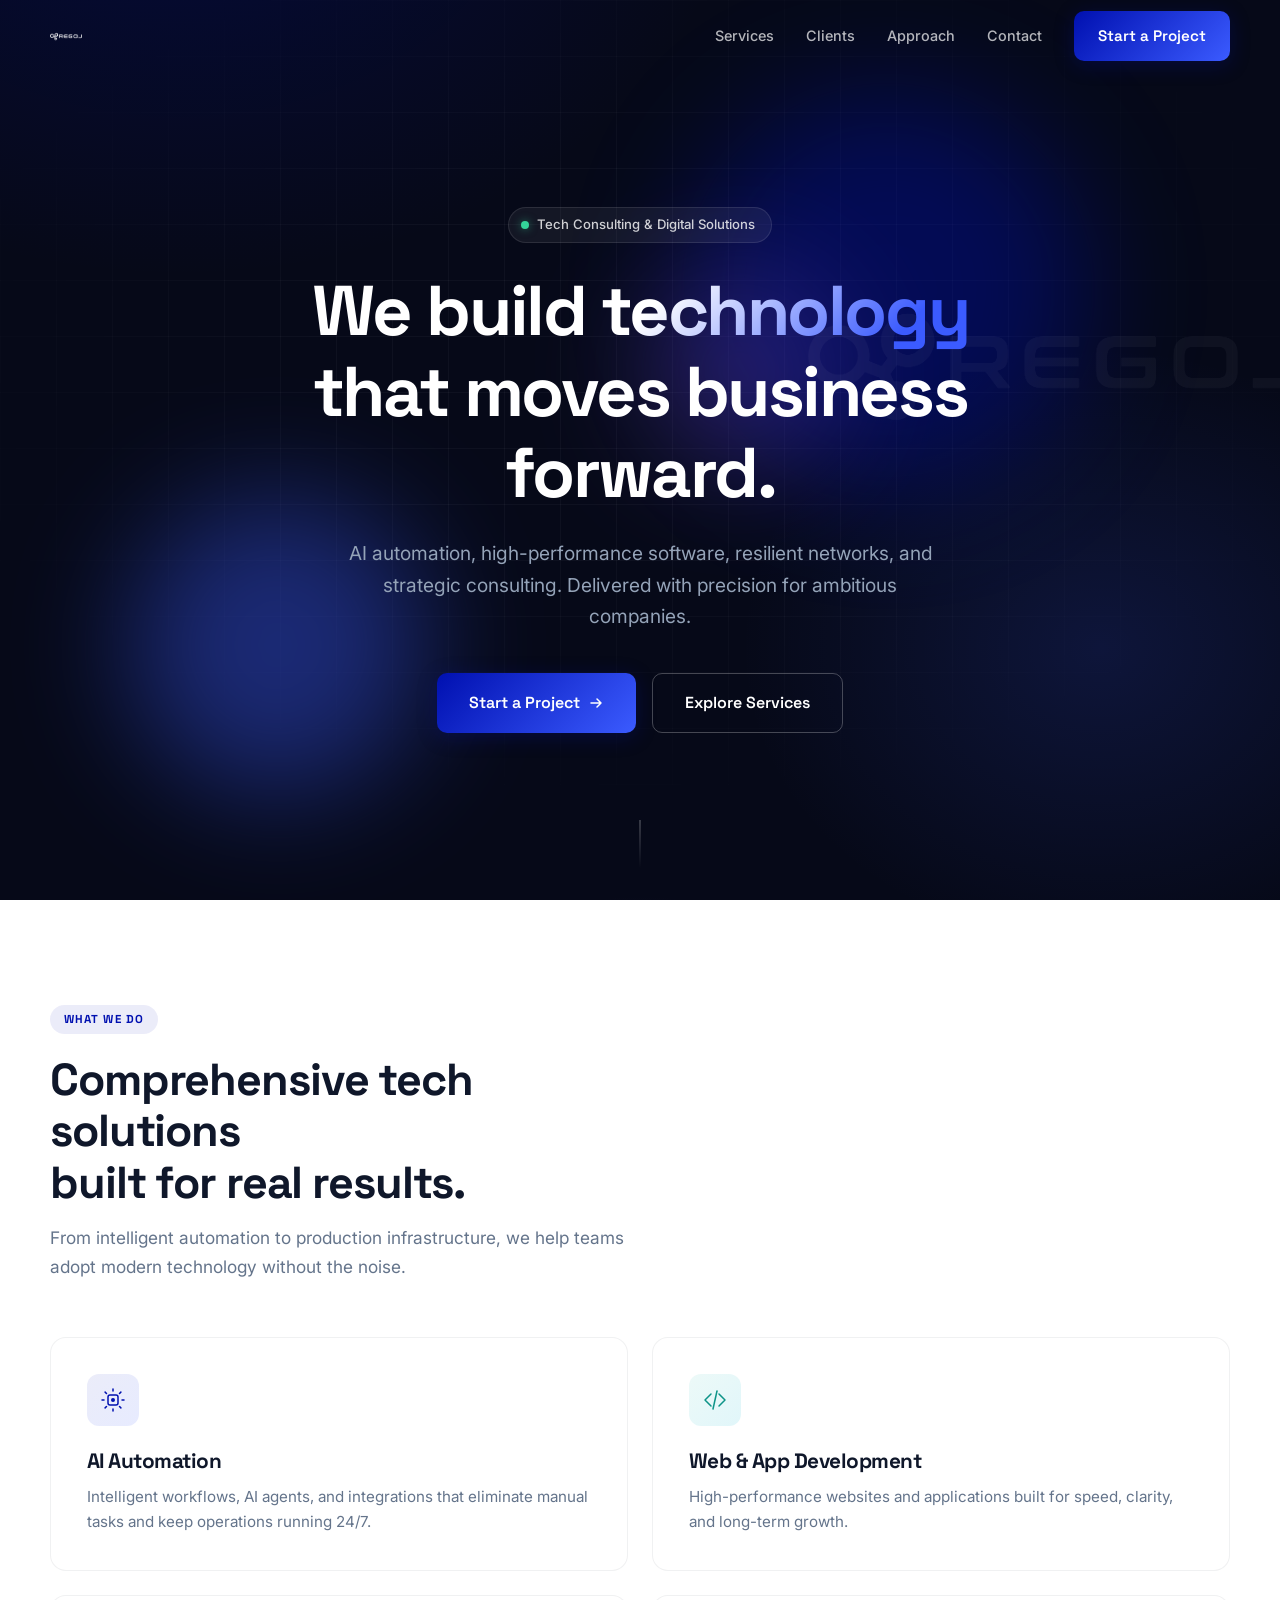
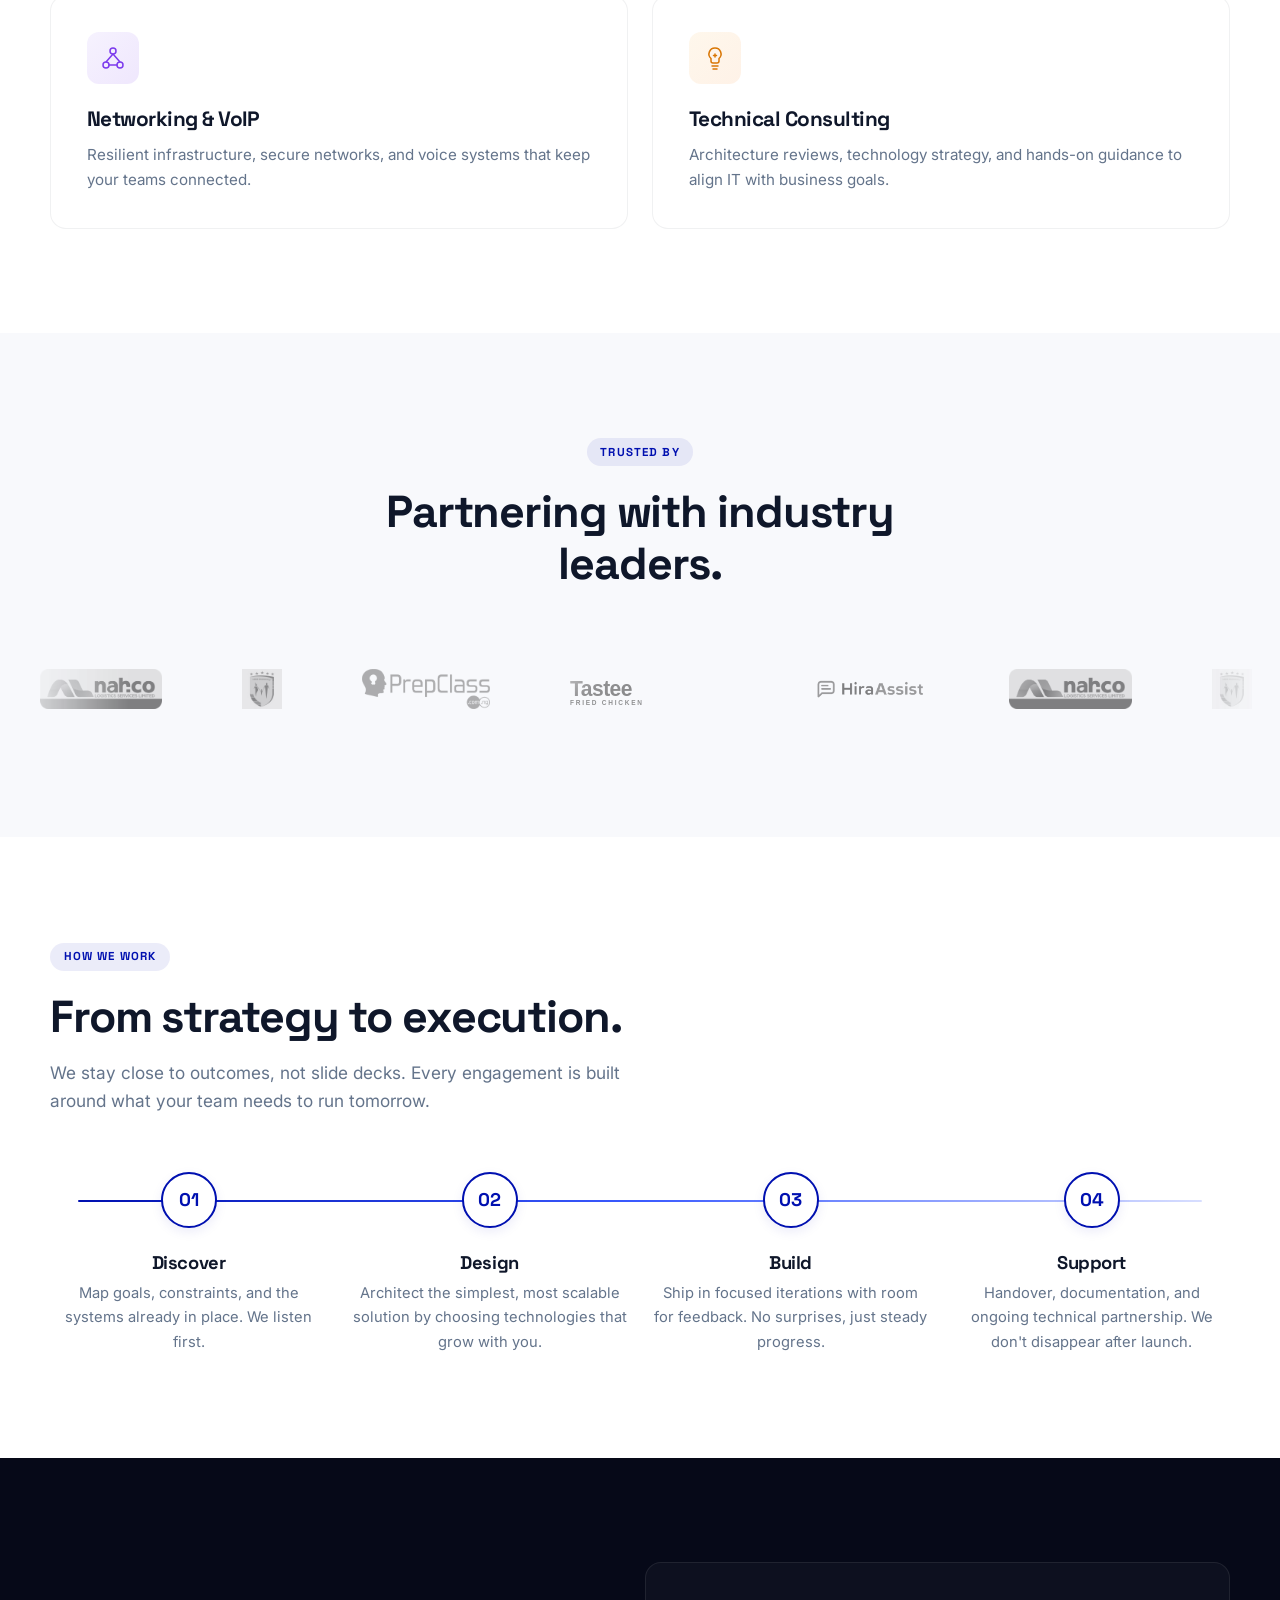
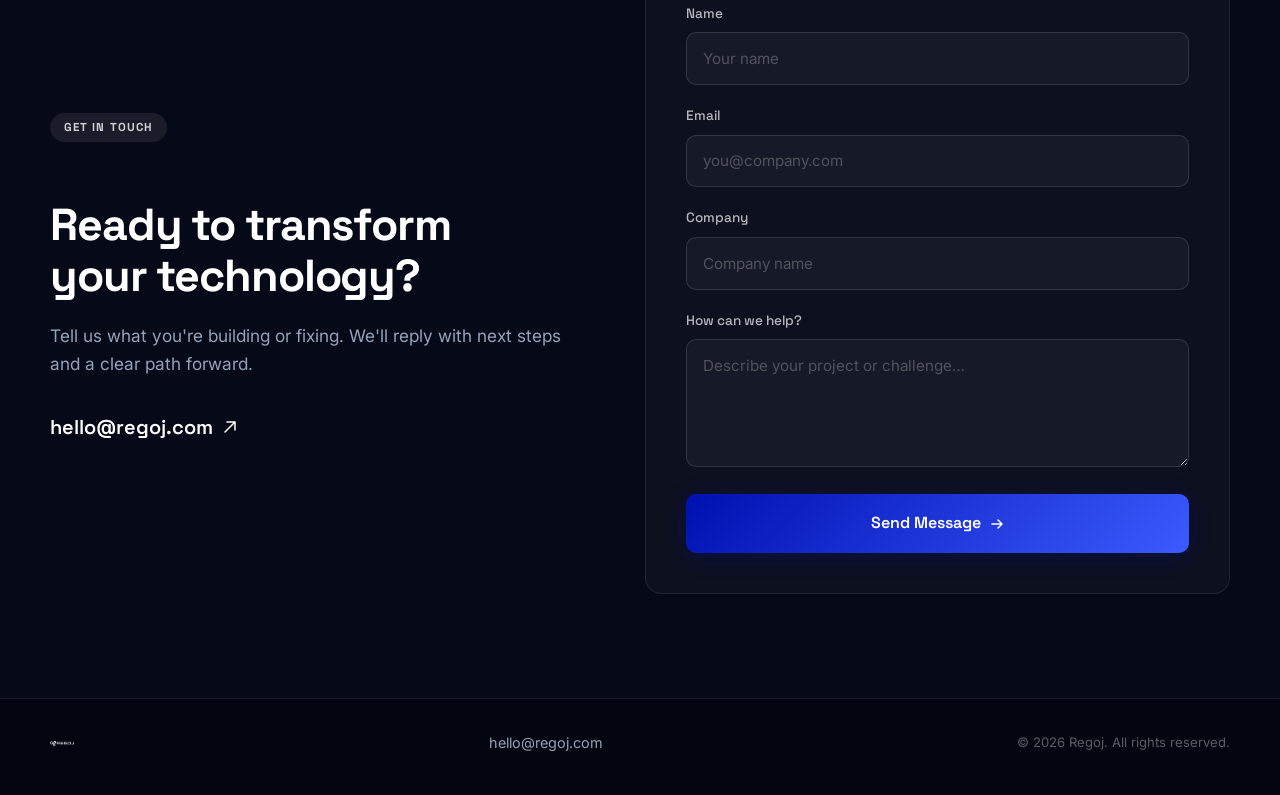
==== index.html @ 0e527e6c "Fix: remove em dashes, use white Regoj logo on dark areas, fix marquee - Remove all em dashes from c" ====
<!DOCTYPE html>
<html lang="en">
<head>
    <meta charset="UTF-8">
    <meta name="viewport" content="width=device-width, initial-scale=1.0">
    <title>Regoj | Tech Consulting &amp; Digital Solutions</title>
    <meta name="description" content="Regoj delivers AI automation, web and app development, networking, VoIP, and technical consulting for ambitious businesses.">
    <meta name="theme-color" content="#060918">
    <link rel="icon" type="image/png" href="assets/brand/regoj-icon-512.png">
    <link rel="apple-touch-icon" href="assets/brand/regoj-icon-512.png">

    <!-- Open Graph -->
    <meta property="og:title" content="Regoj | Tech Consulting &amp; Digital Solutions">
    <meta property="og:description" content="AI automation, software, networks, and VoIP. Practical consulting that ships, scales, and stays reliable.">
    <meta property="og:type" content="website">
    <meta property="og:url" content="https://regoj.com">

    <!-- Fonts -->
    <link rel="preconnect" href="https://fonts.googleapis.com">
    <link rel="preconnect" href="https://fonts.gstatic.com" crossorigin>
    <link href="https://fonts.googleapis.com/css2?family=Inter:wght@400;500;600&family=Space+Grotesk:wght@500;600;700&display=swap" rel="stylesheet">

    <link rel="stylesheet" href="styles.css">
</head>
<body>
    <a href="#main" class="skip-link">Skip to content</a>

    <!-- Header -->
    <header class="header" id="header" role="banner">
        <div class="container header__inner">
            <a href="#" class="header__brand" aria-label="Regoj home">
                <img src="assets/brand/Regoj Full Logo white.png" height="32" alt="Regoj" class="header__logo">
            </a>

            <nav class="header__nav" aria-label="Primary">
                <a href="#services">Services</a>
                <a href="#clients">Clients</a>
                <a href="#approach">Approach</a>
                <a href="#contact">Contact</a>
            </nav>

            <a href="#contact" class="btn btn--gradient header__cta">Start a Project</a>

            <button class="header__hamburger" id="nav-toggle" type="button"
                    aria-label="Open menu" aria-expanded="false" aria-controls="mobile-overlay">
                <span></span><span></span><span></span>
            </button>
        </div>
    </header>

    <!-- Mobile overlay -->
    <div class="mobile-overlay" id="mobile-overlay" role="dialog" aria-modal="true" aria-label="Navigation menu">
        <nav class="mobile-overlay__nav">
            <a href="#services" class="mobile-overlay__link">Services</a>
            <a href="#clients" class="mobile-overlay__link">Clients</a>
            <a href="#approach" class="mobile-overlay__link">Approach</a>
            <a href="#contact" class="mobile-overlay__link">Contact</a>
            <a href="#contact" class="btn btn--gradient mobile-overlay__cta">Start a Project</a>
        </nav>
    </div>

    <!-- Main -->
    <main id="main">

        <!-- ===================== HERO ===================== -->
        <section class="hero" id="top">
            <!-- Background layers -->
            <div class="hero__aurora" aria-hidden="true"></div>
            <div class="hero__grid" aria-hidden="true"></div>
            <div class="hero__orbs" aria-hidden="true">
                <div class="hero__orb hero__orb--a"></div>
                <div class="hero__orb hero__orb--b"></div>
                <div class="hero__orb hero__orb--c"></div>
            </div>
            <img src="assets/brand/Regoj Full Logo white.png" alt="" class="hero__watermark" aria-hidden="true">
            <div class="hero__particles" id="particles" aria-hidden="true"></div>

            <!-- Content -->
            <div class="container hero__content">
                <div class="hero__badge reveal">
                    <span class="hero__badge-dot"></span>
                    Tech Consulting &amp; Digital Solutions
                </div>
                <h1 class="hero__title reveal delay-1">
                    We build <span class="text-gradient">technology</span><br>
                    that moves business forward.
                </h1>
                <p class="hero__subtitle reveal delay-2">
                    AI automation, high-performance software, resilient networks, and
                    strategic consulting. Delivered with precision for ambitious companies.
                </p>
                <div class="hero__actions reveal delay-3">
                    <a href="#contact" class="btn btn--gradient btn--lg">
                        Start a Project
                        <svg width="16" height="16" viewBox="0 0 16 16" fill="none" aria-hidden="true">
                            <path d="M3 8h10M9 4l4 4-4 4" stroke="currentColor" stroke-width="1.5" stroke-linecap="round" stroke-linejoin="round"/>
                        </svg>
                    </a>
                    <a href="#services" class="btn btn--outline btn--lg">Explore Services</a>
                </div>
            </div>

            <!-- Scroll hint -->
            <div class="hero__scroll" aria-hidden="true">
                <div class="hero__scroll-line"></div>
            </div>
        </section>

        <!-- ===================== SERVICES ===================== -->
        <section class="section" id="services">
            <div class="container">
                <div class="section__header reveal">
                    <span class="eyebrow">What we do</span>
                    <h2>Comprehensive tech solutions<br>built for real results.</h2>
                    <p class="section__lead">From intelligent automation to production infrastructure, we help teams adopt modern technology without the noise.</p>
                </div>

                <div class="services-grid">
                    <!-- AI Automation -->
                    <article class="card reveal delay-1">
                        <div class="card__icon">
                            <svg width="28" height="28" viewBox="0 0 28 28" fill="none" aria-hidden="true">
                                <path d="M14 3v2m0 18v2M3 14h2m18 0h2M6.1 6.1l1.4 1.4m13 13 1.4 1.4M6.1 21.9l1.4-1.4m13-13 1.4-1.4" stroke="currentColor" stroke-width="1.5" stroke-linecap="round"/>
                                <rect x="9" y="9" width="10" height="10" rx="2" stroke="currentColor" stroke-width="1.5"/>
                                <circle cx="14" cy="14" r="2" fill="currentColor"/>
                            </svg>
                        </div>
                        <h3>AI Automation</h3>
                        <p>Intelligent workflows, AI agents, and integrations that eliminate manual tasks and keep operations running 24/7.</p>
                        <span class="card__arrow" aria-hidden="true">→</span>
                    </article>

                    <!-- Web & App Development -->
                    <article class="card reveal delay-2">
                        <div class="card__icon card__icon--teal">
                            <svg width="28" height="28" viewBox="0 0 28 28" fill="none" aria-hidden="true">
                                <polyline points="10 8 4 14 10 20" stroke="currentColor" stroke-width="1.5" stroke-linecap="round" stroke-linejoin="round"/>
                                <polyline points="18 8 24 14 18 20" stroke="currentColor" stroke-width="1.5" stroke-linecap="round" stroke-linejoin="round"/>
                                <line x1="16" y1="5" x2="12" y2="23" stroke="currentColor" stroke-width="1.5" stroke-linecap="round"/>
                            </svg>
                        </div>
                        <h3>Web &amp; App Development</h3>
                        <p>High-performance websites and applications built for speed, clarity, and long-term growth.</p>
                        <span class="card__arrow" aria-hidden="true">→</span>
                    </article>

                    <!-- Networking & VoIP -->
                    <article class="card reveal delay-3">
                        <div class="card__icon card__icon--violet">
                            <svg width="28" height="28" viewBox="0 0 28 28" fill="none" aria-hidden="true">
                                <circle cx="14" cy="7" r="3" stroke="currentColor" stroke-width="1.5"/>
                                <circle cx="7" cy="21" r="3" stroke="currentColor" stroke-width="1.5"/>
                                <circle cx="21" cy="21" r="3" stroke="currentColor" stroke-width="1.5"/>
                                <line x1="14" y1="10" x2="7" y2="18" stroke="currentColor" stroke-width="1.5"/>
                                <line x1="14" y1="10" x2="21" y2="18" stroke="currentColor" stroke-width="1.5"/>
                                <line x1="10" y1="21" x2="18" y2="21" stroke="currentColor" stroke-width="1.5"/>
                            </svg>
                        </div>
                        <h3>Networking &amp; VoIP</h3>
                        <p>Resilient infrastructure, secure networks, and voice systems that keep your teams connected.</p>
                        <span class="card__arrow" aria-hidden="true">→</span>
                    </article>

                    <!-- Technical Consulting -->
                    <article class="card reveal delay-4">
                        <div class="card__icon card__icon--amber">
                            <svg width="28" height="28" viewBox="0 0 28 28" fill="none" aria-hidden="true">
                                <path d="M14 4a6 6 0 0 1 4 10.5V17a2 2 0 0 1-2 2h-4a2 2 0 0 1-2-2v-2.5A6 6 0 0 1 14 4z" stroke="currentColor" stroke-width="1.5" stroke-linejoin="round"/>
                                <line x1="11" y1="22" x2="17" y2="22" stroke="currentColor" stroke-width="1.5" stroke-linecap="round"/>
                                <line x1="12" y1="25" x2="16" y2="25" stroke="currentColor" stroke-width="1.5" stroke-linecap="round"/>
                                <line x1="14" y1="10" x2="14" y2="13" stroke="currentColor" stroke-width="1.5" stroke-linecap="round"/>
                                <line x1="12.5" y1="11.5" x2="15.5" y2="11.5" stroke="currentColor" stroke-width="1.5" stroke-linecap="round"/>
                            </svg>
                        </div>
                        <h3>Technical Consulting</h3>
                        <p>Architecture reviews, technology strategy, and hands-on guidance to align IT with business goals.</p>
                        <span class="card__arrow" aria-hidden="true">→</span>
                    </article>
                </div>
            </div>
        </section>

        <!-- ===================== CLIENTS ===================== -->
        <section class="section section--gray" id="clients">
            <div class="container">
                <div class="section__header section__header--center reveal">
                    <span class="eyebrow">Trusted by</span>
                    <h2>Partnering with industry leaders.</h2>
                </div>
            </div>

            <div class="marquee reveal delay-1">
                <div class="marquee__track">
                    <div class="marquee__logos">
                        <img src="assets/logos/nahco.png" alt="NAHCO Logistics" class="marquee__logo">
                        <img src="assets/logos/union.png" alt="Union Diagnostics" class="marquee__logo">
                        <img src="assets/logos/prepclass.png" alt="PrepClass" class="marquee__logo">
                        <img src="assets/logos/tastee.svg" alt="Tastee Fried Chicken" class="marquee__logo">
                        <img src="assets/logos/hiraassist.png" alt="HiraAssist" class="marquee__logo">
                    </div>
                    <div class="marquee__logos" aria-hidden="true">
                        <img src="assets/logos/nahco.png" alt="" class="marquee__logo">
                        <img src="assets/logos/union.png" alt="" class="marquee__logo">
                        <img src="assets/logos/prepclass.png" alt="" class="marquee__logo">
                        <img src="assets/logos/tastee.svg" alt="" class="marquee__logo">
                        <img src="assets/logos/hiraassist.png" alt="" class="marquee__logo">
                    </div>
                    <div class="marquee__logos" aria-hidden="true">
                        <img src="assets/logos/nahco.png" alt="" class="marquee__logo">
                        <img src="assets/logos/union.png" alt="" class="marquee__logo">
                        <img src="assets/logos/prepclass.png" alt="" class="marquee__logo">
                        <img src="assets/logos/tastee.svg" alt="" class="marquee__logo">
                        <img src="assets/logos/hiraassist.png" alt="" class="marquee__logo">
                    </div>
                </div>
            </div>
        </section>

        <!-- ===================== APPROACH ===================== -->
        <section class="section" id="approach">
            <div class="container">
                <div class="section__header reveal">
                    <span class="eyebrow">How we work</span>
                    <h2>From strategy to execution.</h2>
                    <p class="section__lead">We stay close to outcomes, not slide decks. Every engagement is built around what your team needs to run tomorrow.</p>
                </div>

                <div class="steps">
                    <article class="step reveal delay-1">
                        <div class="step__number">01</div>
                        <div class="step__body">
                            <h3>Discover</h3>
                            <p>Map goals, constraints, and the systems already in place. We listen first.</p>
                        </div>
                    </article>
                    <article class="step reveal delay-2">
                        <div class="step__number">02</div>
                        <div class="step__body">
                            <h3>Design</h3>
                            <p>Architect the simplest, most scalable solution by choosing technologies that grow with you.</p>
                        </div>
                    </article>
                    <article class="step reveal delay-3">
                        <div class="step__number">03</div>
                        <div class="step__body">
                            <h3>Build</h3>
                            <p>Ship in focused iterations with room for feedback. No surprises, just steady progress.</p>
                        </div>
                    </article>
                    <article class="step reveal delay-4">
                        <div class="step__number">04</div>
                        <div class="step__body">
                            <h3>Support</h3>
                            <p>Handover, documentation, and ongoing technical partnership. We don't disappear after launch.</p>
                        </div>
                    </article>
                </div>
            </div>
        </section>

        <!-- ===================== CONTACT ===================== -->
        <section class="section section--dark" id="contact">
            <div class="container">
                <div class="contact-grid">
                    <div class="contact__info reveal">
                        <span class="eyebrow eyebrow--light">Get in touch</span>
                        <h2>Ready to transform<br>your technology?</h2>
                        <p class="contact__lead">Tell us what you're building or fixing. We'll reply with next steps and a clear path forward.</p>
                        <a href="mailto:hello@regoj.com" class="contact__email">
                            hello@regoj.com
                            <svg width="18" height="18" viewBox="0 0 18 18" fill="none" aria-hidden="true">
                                <path d="M4 14L14 4M14 4H6M14 4v8" stroke="currentColor" stroke-width="1.5" stroke-linecap="round" stroke-linejoin="round"/>
                            </svg>
                        </a>
                    </div>

                    <div class="contact__form-wrap reveal delay-2">
                        <form class="contact-form" name="contact" method="POST"
                              data-netlify="true" netlify-honeypot="bot-field">
                            <input type="hidden" name="form-name" value="contact">
                            <p class="visually-hidden">
                                <label>Don't fill this out: <input name="bot-field"></label>
                            </p>

                            <div class="form-field">
                                <label for="name">Name</label>
                                <input type="text" id="name" name="name" autocomplete="name" required placeholder="Your name">
                            </div>
                            <div class="form-field">
                                <label for="email">Email</label>
                                <input type="email" id="email" name="email" autocomplete="email" required placeholder="you@company.com">
                            </div>
                            <div class="form-field">
                                <label for="company">Company</label>
                                <input type="text" id="company" name="company" autocomplete="organization" placeholder="Company name">
                            </div>
                            <div class="form-field">
                                <label for="message">How can we help?</label>
                                <textarea id="message" name="message" rows="4" required placeholder="Describe your project or challenge…"></textarea>
                            </div>
                            <button class="btn btn--gradient btn--lg form-submit" type="submit">
                                Send Message
                                <svg width="16" height="16" viewBox="0 0 16 16" fill="none" aria-hidden="true">
                                    <path d="M3 8h10M9 4l4 4-4 4" stroke="currentColor" stroke-width="1.5" stroke-linecap="round" stroke-linejoin="round"/>
                                </svg>
                            </button>
                        </form>
                    </div>
                </div>
            </div>
        </section>
    </main>

    <!-- Footer -->
    <footer class="footer" role="contentinfo">
        <div class="container footer__inner">
            <a href="#top" class="footer__brand" aria-label="Regoj home">
                <img src="assets/brand/Regoj Full Logo white.png" height="24" alt="Regoj">
            </a>
            <a href="mailto:hello@regoj.com" class="footer__email">hello@regoj.com</a>
            <p class="footer__copy">&copy; <span data-year></span> Regoj. All rights reserved.</p>
        </div>
    </footer>

    <script src="script.js"></script>
</body>
</html>
---- styles.css ----
/* ============================================================
   REGOJ.COM — Styles
   ============================================================ */

/* --- Custom Properties --- */
:root {
  /* Palette */
  --brand:       #0010b0;
  --brand-light: #3b5bff;
  --brand-glow:  rgba(59, 91, 255, 0.35);
  --accent:      #f59e0b;
  --dark:        #060918;
  --dark-card:   #0d1129;
  --dark-border: rgba(255, 255, 255, 0.08);
  --light:       #f8f9fc;
  --white:       #ffffff;
  --ink:         #0f172a;
  --muted:       #64748b;
  --muted-light: #94a3b8;
  --border:      rgba(15, 23, 42, 0.06);

  /* Typography */
  --font-body:    'Inter', system-ui, -apple-system, sans-serif;
  --font-heading: 'Space Grotesk', system-ui, sans-serif;

  /* Layout */
  --container:    1180px;
  --header-h:     72px;
  --radius:       16px;
  --radius-sm:    10px;

  /* Motion */
  --ease:   cubic-bezier(0.22, 1, 0.36, 1);
  --ease-out: cubic-bezier(0, 0, 0.2, 1);
  --dur:    0.35s;
}

/* --- Reset --- */
*, *::before, *::after { box-sizing: border-box; }

html { scroll-behavior: smooth; }

body {
  margin: 0;
  font-family: var(--font-body);
  font-size: 1rem;
  line-height: 1.65;
  color: var(--ink);
  background: var(--white);
  -webkit-font-smoothing: antialiased;
  -moz-osx-font-smoothing: grayscale;
}

h1, h2, h3, h4 {
  font-family: var(--font-heading);
  line-height: 1.15;
  letter-spacing: -0.025em;
  color: var(--ink);
}

img, svg { display: block; max-width: 100%; }
a { color: inherit; text-decoration: none; }
button, input, textarea { font: inherit; }

/* --- Utilities --- */
.container {
  width: min(var(--container), calc(100% - 3rem));
  margin-inline: auto;
}

.visually-hidden {
  position: absolute !important;
  width: 1px; height: 1px;
  padding: 0; margin: -1px;
  overflow: hidden;
  clip: rect(0, 0, 0, 0);
  border: 0;
}

.skip-link {
  position: absolute; left: 1rem; top: -3rem;
  background: var(--brand); color: white;
  padding: 0.6rem 1rem; border-radius: 999px;
  z-index: 200; font-weight: 600; font-size: 0.9rem;
  transition: top 0.2s var(--ease);
}
.skip-link:focus { top: 1rem; }

/* --- Buttons --- */
.btn {
  display: inline-flex; align-items: center; justify-content: center; gap: 0.5rem;
  padding: 0.8rem 1.5rem;
  font-family: var(--font-heading);
  font-weight: 600; font-size: 0.95rem;
  border: none; border-radius: var(--radius-sm);
  cursor: pointer;
  transition: transform var(--dur) var(--ease),
              box-shadow var(--dur) var(--ease),
              background var(--dur) var(--ease);
}

.btn--gradient {
  background: linear-gradient(135deg, var(--brand) 0%, var(--brand-light) 100%);
  color: white;
  box-shadow: 0 4px 20px rgba(0, 16, 176, 0.25);
}
.btn--gradient:hover {
  transform: translateY(-2px);
  box-shadow: 0 8px 30px rgba(0, 16, 176, 0.35);
}

.btn--outline {
  background: transparent;
  color: white;
  border: 1px solid rgba(255, 255, 255, 0.25);
}
.btn--outline:hover {
  background: rgba(255, 255, 255, 0.08);
  border-color: rgba(255, 255, 255, 0.5);
}

.btn--lg { padding: 1rem 2rem; font-size: 1rem; }

.btn:active { transform: translateY(0); }

/* Focus ring */
.btn:focus-visible,
a:focus-visible,
input:focus-visible,
textarea:focus-visible,
button:focus-visible {
  outline: 2px solid var(--brand-light);
  outline-offset: 2px;
}

/* ============================================================
   HEADER
   ============================================================ */
.header {
  position: fixed; top: 0; left: 0; width: 100%;
  z-index: 60;
  transition: background var(--dur) var(--ease),
              backdrop-filter var(--dur) var(--ease),
              border-color var(--dur) var(--ease);
  border-bottom: 1px solid transparent;
}
.header.is-scrolled {
  background: rgba(6, 9, 24, 0.82);
  backdrop-filter: blur(16px); -webkit-backdrop-filter: blur(16px);
  border-bottom-color: var(--dark-border);
}

.header__inner {
  display: flex; align-items: center; gap: 1.5rem;
  min-height: var(--header-h);
}

.header__brand {
  display: flex; align-items: center; color: white;
}
.header__logo { height: 32px; width: auto; }

.header__nav {
  margin-left: auto;
  display: flex; gap: 2rem;
}
.header__nav a {
  color: rgba(255,255,255,.7);
  font-weight: 500; font-size: 0.9rem;
  transition: color var(--dur) ease;
}
.header__nav a:hover { color: white; }

.header__cta { margin-left: 0.5rem; }

/* Hamburger */
.header__hamburger {
  display: none;
  margin-left: auto;
  width: 44px; height: 44px;
  background: none; border: none; cursor: pointer; padding: 0;
  position: relative; z-index: 70;
}
.header__hamburger span {
  display: block; width: 24px; height: 2px;
  background: white; margin: 5px auto;
  transition: transform var(--dur) var(--ease), opacity 0.2s ease;
  border-radius: 2px;
}
.header__hamburger[aria-expanded="true"] span:first-child {
  transform: translateY(7px) rotate(45deg);
}
.header__hamburger[aria-expanded="true"] span:nth-child(2) {
  opacity: 0;
}
.header__hamburger[aria-expanded="true"] span:last-child {
  transform: translateY(-7px) rotate(-45deg);
}

/* Mobile overlay */
.mobile-overlay {
  position: fixed; inset: 0; z-index: 55;
  background: rgba(6, 9, 24, 0.97);
  backdrop-filter: blur(24px); -webkit-backdrop-filter: blur(24px);
  display: flex; align-items: center; justify-content: center;
  opacity: 0; visibility: hidden;
  transition: opacity var(--dur) var(--ease), visibility var(--dur);
}
.mobile-overlay.is-open {
  opacity: 1; visibility: visible;
}
.mobile-overlay__nav {
  display: flex; flex-direction: column; align-items: center; gap: 1.5rem;
  text-align: center;
}
.mobile-overlay__link {
  font-family: var(--font-heading);
  font-size: 2rem; font-weight: 600; color: white;
  transition: opacity var(--dur) ease;
}
.mobile-overlay__link:hover { opacity: 0.7; }
.mobile-overlay__cta { margin-top: 1rem; font-size: 1rem; }

/* ============================================================
   HERO
   ============================================================ */
.hero {
  position: relative;
  min-height: 100vh;
  display: flex; align-items: center;
  background: var(--dark);
  overflow: hidden;
  padding: calc(var(--header-h) + 2rem) 0 4rem;
}

/* Aurora gradient background */
.hero__aurora {
  position: absolute; inset: -60% -40%;
  background:
    radial-gradient(ellipse 800px 600px at 30% 20%, rgba(0, 16, 176, 0.22), transparent 70%),
    radial-gradient(ellipse 600px 500px at 70% 60%, rgba(59, 91, 255, 0.15), transparent 60%),
    radial-gradient(ellipse 400px 300px at 50% 80%, rgba(139, 92, 246, 0.1), transparent 50%);
  animation: aurora-drift 25s ease-in-out infinite alternate;
}
@keyframes aurora-drift {
  0%   { transform: translate(0, 0) scale(1); }
  50%  { transform: translate(-5%, 3%) scale(1.05); }
  100% { transform: translate(3%, -2%) scale(1); }
}

/* Faint grid */
.hero__grid {
  position: absolute; inset: 0;
  background-image:
    linear-gradient(rgba(255,255,255,0.035) 1px, transparent 1px),
    linear-gradient(90deg, rgba(255,255,255,0.035) 1px, transparent 1px);
  background-size: 56px 56px;
  mask-image: radial-gradient(ellipse 80% 70% at 50% 40%, black 30%, transparent 75%);
  -webkit-mask-image: radial-gradient(ellipse 80% 70% at 50% 40%, black 30%, transparent 75%);
}

/* Glowing orbs */
.hero__orbs { position: absolute; inset: 0; pointer-events: none; }
.hero__orb {
  position: absolute; border-radius: 50%;
  filter: blur(60px); opacity: 0.4;
}
.hero__orb--a {
  width: 400px; height: 400px;
  top: 10%; right: 15%;
  background: var(--brand);
  animation: orb-float 8s ease-in-out infinite;
}
.hero__orb--b {
  width: 300px; height: 300px;
  top: 55%; left: 10%;
  background: var(--brand-light);
  animation: orb-float 10s ease-in-out 2s infinite;
}
.hero__orb--c {
  width: 200px; height: 200px;
  top: 30%; left: 50%;
  background: rgba(139, 92, 246, 0.6);
  animation: orb-float 12s ease-in-out 4s infinite;
}
@keyframes orb-float {
  0%, 100% { transform: translate(0, 0); }
  50%      { transform: translate(20px, -30px); }
}

/* Watermark logo */
.hero__watermark {
  position: absolute;
  right: -2%; top: 12%;
  width: min(50vw, 500px);
  opacity: 0.04;
  animation: watermark-drift 20s ease-in-out infinite alternate;
}
@keyframes watermark-drift {
  0%   { transform: translateY(0) rotate(-3deg); }
  100% { transform: translateY(-30px) rotate(5deg); }
}

/* Particles */
.hero__particles { position: absolute; inset: 0; pointer-events: none; }
.particle {
  position: absolute; border-radius: 50%;
  background: var(--brand-light); opacity: 0;
  animation: particle-rise linear infinite;
}
@keyframes particle-rise {
  0%   { opacity: 0; transform: translateY(0) scale(0.5); }
  20%  { opacity: 0.6; }
  80%  { opacity: 0.3; }
  100% { opacity: 0; transform: translateY(-100vh) scale(1); }
}

/* Hero content */
.hero__content {
  position: relative; z-index: 10;
  text-align: center;
  max-width: 860px;
  margin-inline: auto;
}

.hero__badge {
  display: inline-flex; align-items: center; gap: 0.5rem;
  padding: 0.4rem 1rem 0.4rem 0.75rem;
  background: rgba(255, 255, 255, 0.06);
  border: 1px solid rgba(255, 255, 255, 0.1);
  border-radius: 999px;
  color: rgba(255,255,255,0.8);
  font-size: 0.82rem; font-weight: 500;
  margin-bottom: 1.75rem;
}
.hero__badge-dot {
  width: 8px; height: 8px; border-radius: 50%;
  background: #34d399;
  box-shadow: 0 0 8px rgba(52, 211, 153, 0.5);
  animation: pulse-dot 2s ease-in-out infinite;
}
@keyframes pulse-dot {
  0%, 100% { opacity: 1; transform: scale(1); }
  50%      { opacity: 0.5; transform: scale(0.8); }
}

.hero__title {
  margin: 0 0 1.5rem;
  font-size: clamp(2.5rem, 5.5vw, 4.5rem);
  font-weight: 700;
  color: white;
  letter-spacing: -0.035em;
}

.text-gradient {
  background: linear-gradient(135deg, #ffffff 20%, var(--brand-light) 80%);
  -webkit-background-clip: text;
  -webkit-text-fill-color: transparent;
  background-clip: text;
}

.hero__subtitle {
  margin: 0 auto 2.5rem;
  max-width: 600px;
  color: var(--muted-light);
  font-size: clamp(1.05rem, 1.8vw, 1.2rem);
}

.hero__actions {
  display: flex; flex-wrap: wrap; gap: 1rem;
  justify-content: center;
}

/* Scroll indicator */
.hero__scroll {
  position: absolute; bottom: 2rem; left: 50%;
  transform: translateX(-50%);
}
.hero__scroll-line {
  width: 1px; height: 48px;
  background: linear-gradient(to bottom, rgba(255,255,255,0.4), transparent);
  animation: scroll-pulse 2s ease-in-out infinite;
}
@keyframes scroll-pulse {
  0%, 100% { opacity: 1; transform: scaleY(1); }
  50%      { opacity: 0.3; transform: scaleY(0.6); }
}

/* ============================================================
   SECTIONS (common)
   ============================================================ */
.section { padding: 6.5rem 0; }

.section--gray { background: var(--light); }

.section--dark {
  background: var(--dark);
  color: white;
}
.section--dark h2, .section--dark h3 { color: white; }

.section__header { max-width: 600px; margin-bottom: 3.5rem; }
.section__header--center { text-align: center; margin-inline: auto; }

.section__header h2 {
  margin: 0 0 1rem;
  font-size: clamp(1.9rem, 3.5vw, 2.8rem);
}

.section__lead {
  margin: 0;
  color: var(--muted);
  font-size: 1.08rem;
}

/* Eyebrow pill */
.eyebrow {
  display: inline-flex; align-items: center;
  padding: 0.3rem 0.85rem;
  background: rgba(0, 16, 176, 0.08);
  color: var(--brand);
  font-family: var(--font-heading);
  font-weight: 700; font-size: 0.72rem;
  letter-spacing: 0.1em; text-transform: uppercase;
  border-radius: 999px;
  margin-bottom: 1.25rem;
}
.eyebrow--light {
  background: rgba(255, 255, 255, 0.08);
  color: rgba(255, 255, 255, 0.8);
}

/* ============================================================
   SERVICE CARDS
   ============================================================ */
.services-grid {
  display: grid;
  grid-template-columns: repeat(2, 1fr);
  gap: 1.5rem;
}

.card {
  position: relative;
  padding: 2.25rem;
  background: white;
  border: 1px solid var(--border);
  border-radius: var(--radius);
  transition: transform var(--dur) var(--ease),
              box-shadow var(--dur) var(--ease),
              border-color var(--dur) var(--ease);
  overflow: hidden;
}
.card::before {
  content: '';
  position: absolute; inset: 0;
  border-radius: inherit;
  opacity: 0;
  background: linear-gradient(135deg, rgba(0,16,176,0.03), rgba(59,91,255,0.06));
  transition: opacity var(--dur) ease;
}
.card:hover {
  transform: translateY(-4px);
  border-color: rgba(0, 16, 176, 0.2);
  box-shadow: 0 16px 40px rgba(0, 16, 176, 0.08);
}
.card:hover::before { opacity: 1; }

.card__icon {
  position: relative; z-index: 1;
  width: 52px; height: 52px;
  display: flex; align-items: center; justify-content: center;
  border-radius: 12px;
  background: linear-gradient(135deg, rgba(0,16,176,0.08), rgba(59,91,255,0.12));
  color: var(--brand);
  margin-bottom: 1.5rem;
}
.card__icon--teal {
  background: linear-gradient(135deg, rgba(20,184,166,0.08), rgba(6,182,212,0.12));
  color: #0d9488;
}
.card__icon--violet {
  background: linear-gradient(135deg, rgba(139,92,246,0.08), rgba(124,58,237,0.12));
  color: #7c3aed;
}
.card__icon--amber {
  background: linear-gradient(135deg, rgba(245,158,11,0.08), rgba(251,146,60,0.12));
  color: #d97706;
}

.card h3 {
  position: relative; z-index: 1;
  margin: 0 0 0.6rem;
  font-size: 1.3rem;
}
.card p {
  position: relative; z-index: 1;
  margin: 0;
  color: var(--muted);
  font-size: 0.95rem;
}

.card__arrow {
  position: absolute; bottom: 1.75rem; right: 1.75rem;
  font-size: 1.25rem; color: var(--brand);
  opacity: 0; transform: translateX(-8px);
  transition: opacity var(--dur) ease, transform var(--dur) var(--ease);
}
.card:hover .card__arrow {
  opacity: 1; transform: translateX(0);
}

/* ============================================================
   CLIENT LOGO MARQUEE
   ============================================================ */
.marquee {
  width: 100%;
  overflow: hidden;
  padding: 1.5rem 0;
  mask-image: linear-gradient(to right, transparent, black 10%, black 90%, transparent);
  -webkit-mask-image: linear-gradient(to right, transparent, black 10%, black 90%, transparent);
}

.marquee__track {
  display: flex;
  animation: marquee-scroll 40s linear infinite;
}

.marquee__logos {
  display: flex; align-items: center;
  flex-shrink: 0;
  gap: 5rem;
  padding: 0 2.5rem;
}

.marquee__logo {
  height: 40px; width: auto;
  max-width: 160px;
  object-fit: contain;
  flex-shrink: 0;
  filter: grayscale(100%) brightness(0.85);
  opacity: 0.55;
  transition: filter var(--dur) ease, opacity var(--dur) ease;
}
.marquee__logo:hover {
  filter: none;
  opacity: 1;
}

@keyframes marquee-scroll {
  0%   { transform: translateX(0); }
  100% { transform: translateX(calc(-100% / 3)); }
}

/* ============================================================
   PROCESS STEPS
   ============================================================ */
.steps {
  display: grid;
  grid-template-columns: repeat(4, 1fr);
  gap: 1.5rem;
  position: relative;
}

/* Connecting line */
.steps::before {
  content: '';
  position: absolute;
  top: 28px; left: 28px; right: 28px;
  height: 2px;
  background: linear-gradient(to right, var(--brand), var(--brand-light), rgba(59,91,255,0.2));
  border-radius: 1px;
}

.step {
  position: relative;
  text-align: center;
}

.step__number {
  display: flex; align-items: center; justify-content: center;
  width: 56px; height: 56px;
  margin: 0 auto 1.5rem;
  border-radius: 50%;
  background: white;
  border: 2px solid var(--brand);
  color: var(--brand);
  font-family: var(--font-heading);
  font-weight: 700; font-size: 1.15rem;
  position: relative; z-index: 2;
  box-shadow: 0 4px 12px rgba(0, 16, 176, 0.08);
}

.step h3 {
  margin: 0 0 0.5rem;
  font-size: 1.15rem;
}
.step p {
  margin: 0;
  color: var(--muted);
  font-size: 0.92rem;
}

/* ============================================================
   CONTACT SECTION
   ============================================================ */
.contact-grid {
  display: grid;
  grid-template-columns: 1fr 1.1fr;
  gap: 4rem;
  align-items: center;
}

.contact__info h2 {
  font-size: clamp(2rem, 3.5vw, 2.8rem);
  margin-bottom: 1.25rem;
}

.contact__lead {
  color: var(--muted-light);
  font-size: 1.08rem;
  margin: 0 0 2rem;
}

.contact__email {
  display: inline-flex; align-items: center; gap: 0.5rem;
  font-family: var(--font-heading);
  font-weight: 600; font-size: 1.25rem;
  color: white;
  transition: color var(--dur) ease;
}
.contact__email svg {
  transition: transform var(--dur) var(--ease);
}
.contact__email:hover { color: var(--brand-light); }
.contact__email:hover svg { transform: translate(3px, -3px); }

/* Form */
.contact-form {
  padding: 2.5rem;
  background: rgba(255, 255, 255, 0.03);
  border: 1px solid var(--dark-border);
  border-radius: var(--radius);
  display: grid; gap: 1.25rem;
}

.form-field label {
  display: block;
  font-family: var(--font-heading);
  font-weight: 500; font-size: 0.85rem;
  color: rgba(255,255,255,0.7);
  margin-bottom: 0.45rem;
}

.form-field input,
.form-field textarea {
  width: 100%;
  padding: 0.8rem 1rem;
  background: rgba(255, 255, 255, 0.04);
  border: 1px solid rgba(255, 255, 255, 0.12);
  border-radius: var(--radius-sm);
  color: white;
  font-size: 0.95rem;
  transition: border-color var(--dur) ease, box-shadow var(--dur) ease;
}
.form-field input::placeholder,
.form-field textarea::placeholder {
  color: rgba(255, 255, 255, 0.25);
}
.form-field input:focus,
.form-field textarea:focus {
  outline: none;
  border-color: var(--brand-light);
  box-shadow: 0 0 0 3px rgba(59, 91, 255, 0.15);
}

.form-submit { width: 100%; justify-content: center; }

/* ============================================================
   FOOTER
   ============================================================ */
.footer {
  background: #030510;
  border-top: 1px solid var(--dark-border);
  padding: 2rem 0 2.5rem;
}

.footer__inner {
  display: flex; align-items: center; justify-content: space-between;
  gap: 1rem; flex-wrap: wrap;
}

.footer__brand {
  display: flex; align-items: center; gap: 0.5rem;
  color: white;
  font-family: var(--font-heading);
  font-weight: 700; font-size: 1.05rem;
}

.footer__email {
  color: var(--muted-light);
  font-size: 0.9rem;
  transition: color var(--dur) ease;
}
.footer__email:hover { color: white; }

.footer__copy {
  color: rgba(255, 255, 255, 0.35);
  font-size: 0.82rem;
  margin: 0;
}

/* ============================================================
   REVEAL ANIMATIONS
   ============================================================ */
.reveal {
  opacity: 0;
  transform: translateY(28px);
  transition: opacity 0.7s var(--ease-out), transform 0.7s var(--ease-out);
}
.reveal.is-visible {
  opacity: 1;
  transform: none;
}
.delay-1 { transition-delay: 0.1s; }
.delay-2 { transition-delay: 0.2s; }
.delay-3 { transition-delay: 0.3s; }
.delay-4 { transition-delay: 0.4s; }

/* ============================================================
   RESPONSIVE
   ============================================================ */
@media (max-width: 900px) {
  .header__nav, .header__cta { display: none; }
  .header__hamburger { display: block; }

  .hero { padding-top: calc(var(--header-h) + 1rem); }
  .hero__title { font-size: clamp(2.2rem, 7vw, 3.5rem); }
  .hero__watermark {
    width: min(70vw, 320px);
    right: -5%; top: 8%;
    opacity: 0.03;
  }
  .hero__orb--a { width: 250px; height: 250px; }
  .hero__orb--b { width: 180px; height: 180px; }
  .hero__orb--c { display: none; }

  .section { padding: 4.5rem 0; }
  .services-grid { grid-template-columns: 1fr; }

  .steps {
    grid-template-columns: 1fr;
    gap: 0;
  }
  .steps::before {
    top: 0; bottom: 0;
    left: 27px; right: auto;
    width: 2px; height: auto;
  }
  .step {
    text-align: left;
    display: grid;
    grid-template-columns: 56px 1fr;
    gap: 1.25rem;
    align-items: start;
    padding-bottom: 2rem;
  }
  .step__number { margin: 0; }
  .step__body { padding-top: 0.5rem; }

  .contact-grid { grid-template-columns: 1fr; gap: 2.5rem; }
}

@media (max-width: 560px) {
  .container { width: calc(100% - 2rem); }

  .hero__actions { flex-direction: column; align-items: stretch; }
  .hero__badge { font-size: 0.75rem; }

  .card { padding: 1.75rem; }
  .card__icon { width: 44px; height: 44px; }

  .contact-form { padding: 1.5rem; }

  .footer__inner {
    flex-direction: column;
    align-items: flex-start; gap: 0.75rem;
  }
}

/* ============================================================
   REDUCED MOTION
   ============================================================ */
@media (prefers-reduced-motion: reduce) {
  html { scroll-behavior: auto; }

  *,
  *::before,
  *::after {
    animation-duration: 0.01ms !important;
    animation-iteration-count: 1 !important;
    transition-duration: 0.01ms !important;
  }

  .reveal {
    opacity: 1 !important;
    transform: none !important;
  }

  .marquee__track { animation: none; }
}
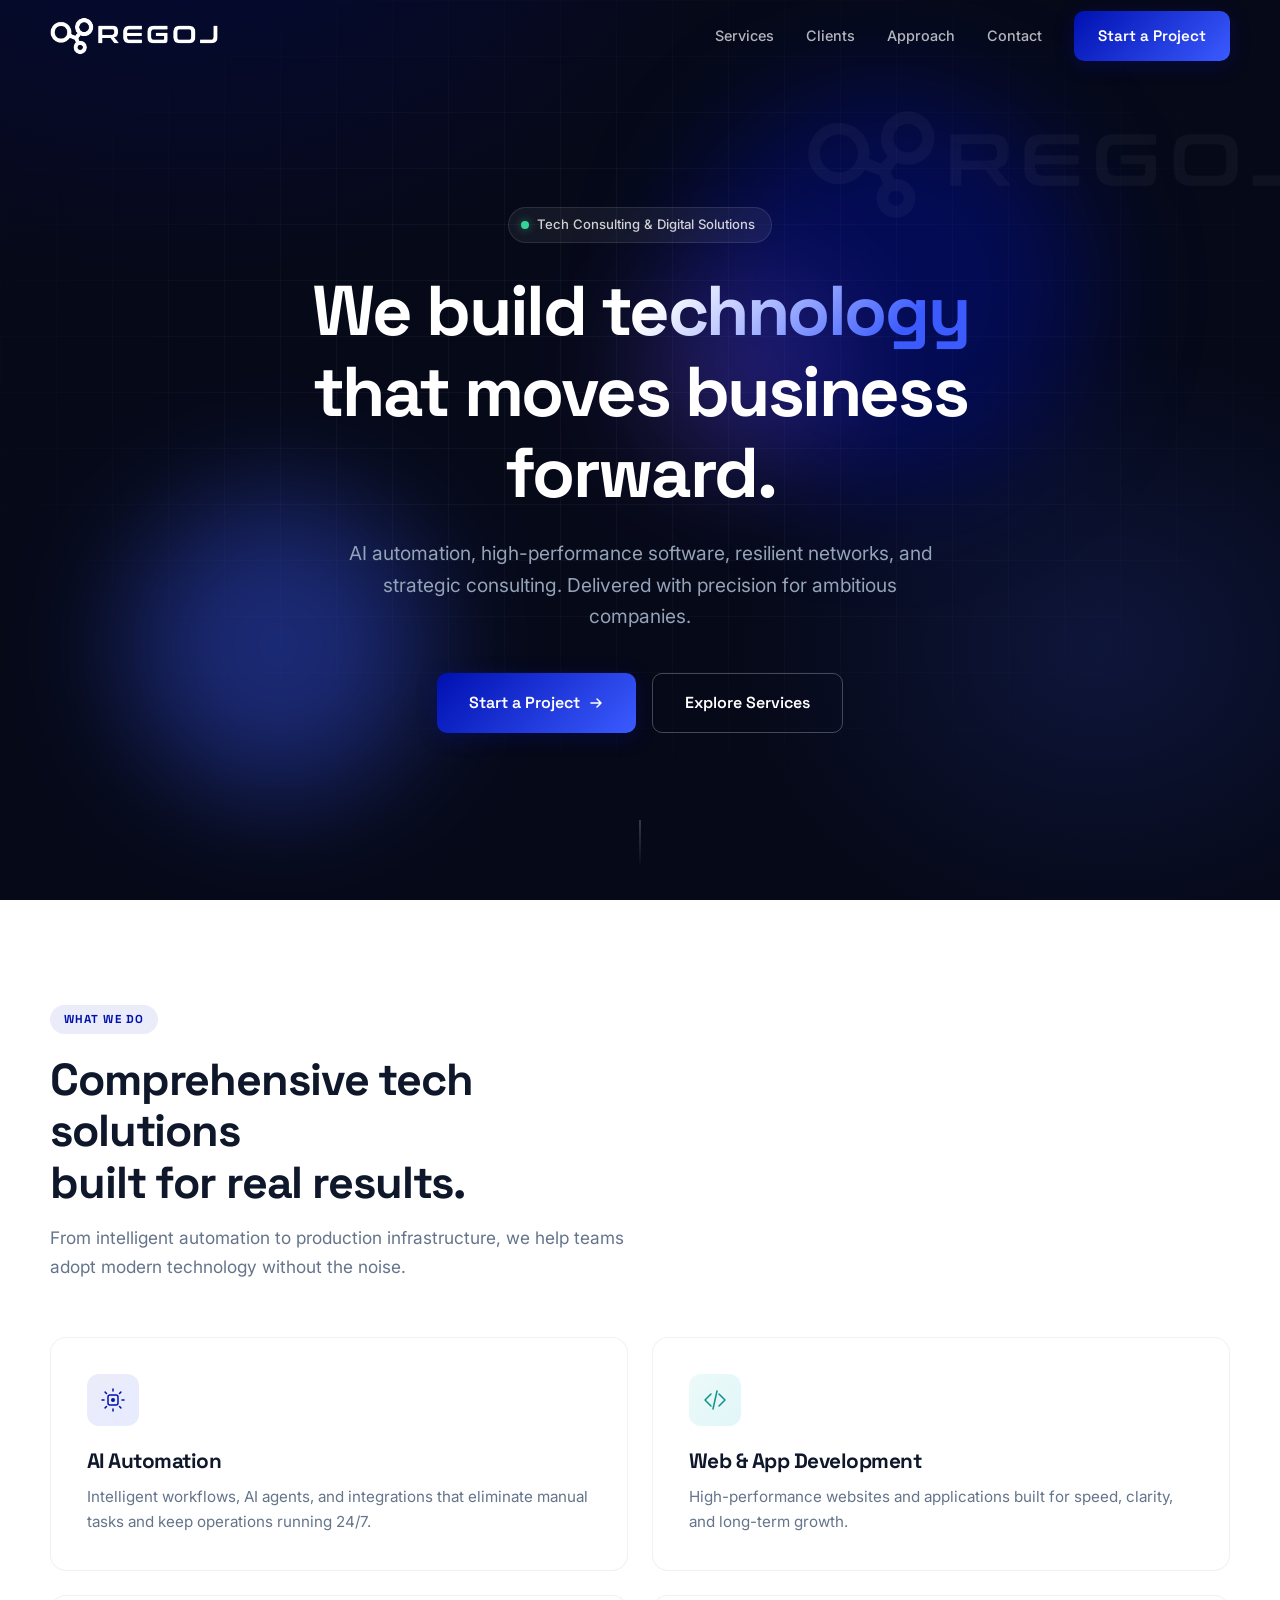
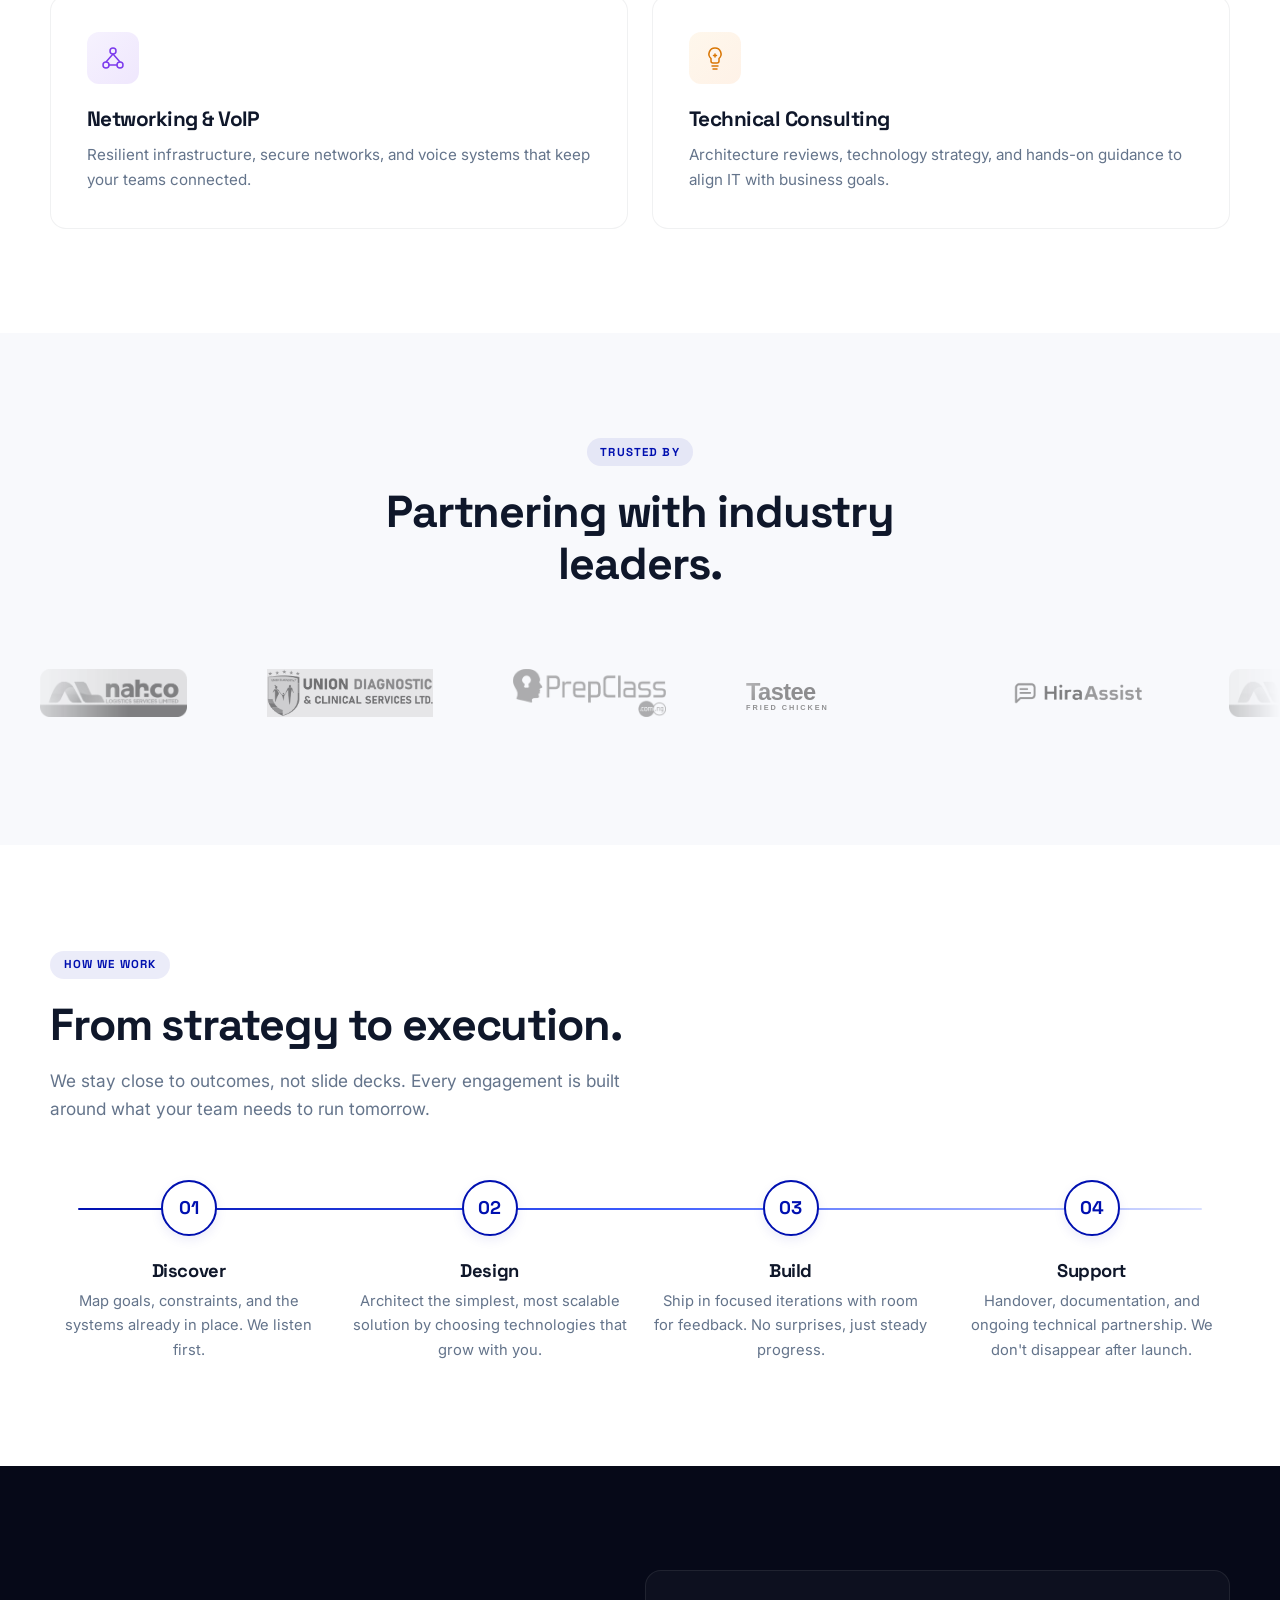
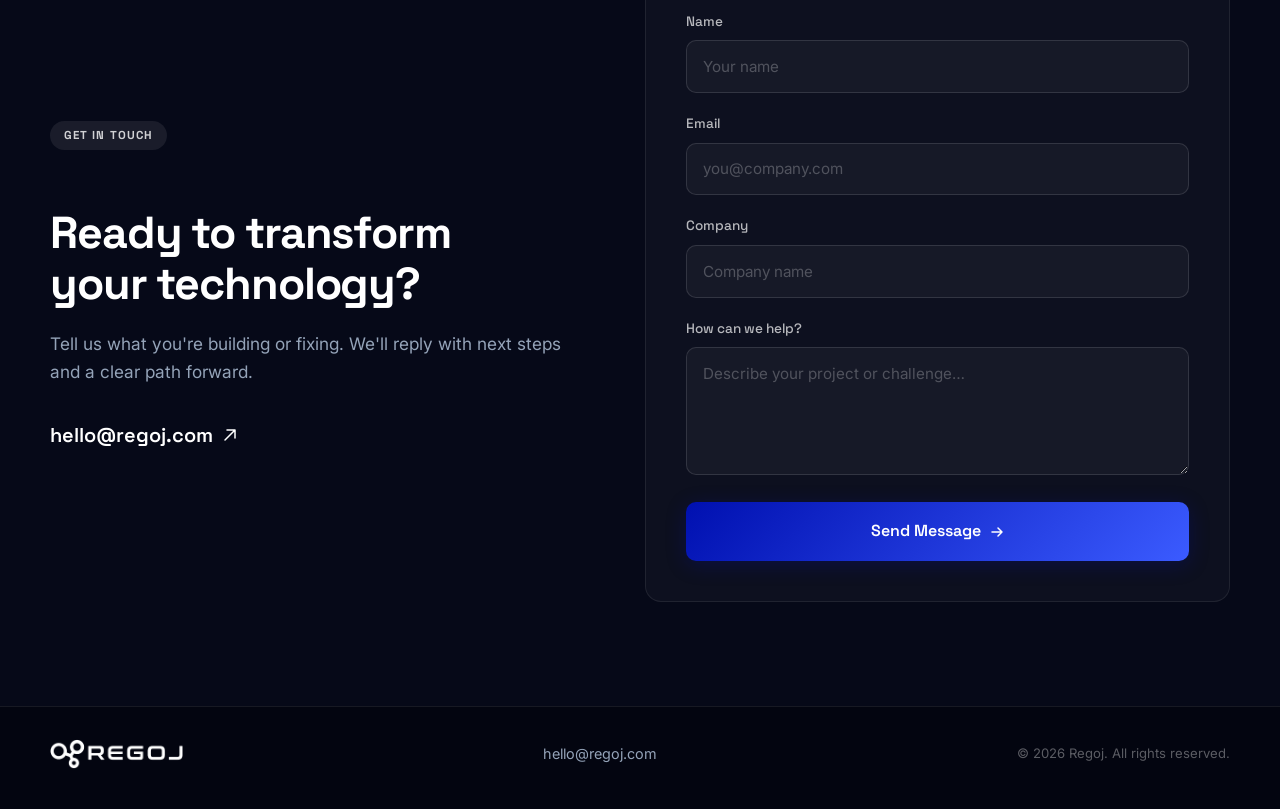
==== commit e4405097: "Fix: enlarge Regoj white logo (trim padding), use full Union Diagnostics logo - Trimmed Regoj Full L" ====
--- a/index.html
+++ b/index.html
@@ -29,7 +29,7 @@
     <header class="header" id="header" role="banner">
         <div class="container header__inner">
             <a href="#" class="header__brand" aria-label="Regoj home">
-                <img src="assets/brand/Regoj Full Logo white.png" height="32" alt="Regoj" class="header__logo">
+                <img src="assets/brand/Regoj Full Logo white.png" height="38" alt="Regoj" class="header__logo">
             </a>
 
             <nav class="header__nav" aria-label="Primary">
@@ -315,7 +315,7 @@
     <footer class="footer" role="contentinfo">
         <div class="container footer__inner">
             <a href="#top" class="footer__brand" aria-label="Regoj home">
-                <img src="assets/brand/Regoj Full Logo white.png" height="24" alt="Regoj">
+                <img src="assets/brand/Regoj Full Logo white.png" height="30" alt="Regoj">
             </a>
             <a href="mailto:hello@regoj.com" class="footer__email">hello@regoj.com</a>
             <p class="footer__copy">&copy; <span data-year></span> Regoj. All rights reserved.</p>
--- a/styles.css
+++ b/styles.css
@@ -158,7 +158,7 @@
 .header__brand {
   display: flex; align-items: center; color: white;
 }
-.header__logo { height: 32px; width: auto; }
+.header__logo { height: 38px; width: auto; }
 
 .header__nav {
   margin-left: auto;
@@ -533,8 +533,8 @@
 }
 
 .marquee__logo {
-  height: 40px; width: auto;
-  max-width: 160px;
+  height: 48px; width: auto;
+  max-width: 180px;
   object-fit: contain;
   flex-shrink: 0;
   filter: grayscale(100%) brightness(0.85);
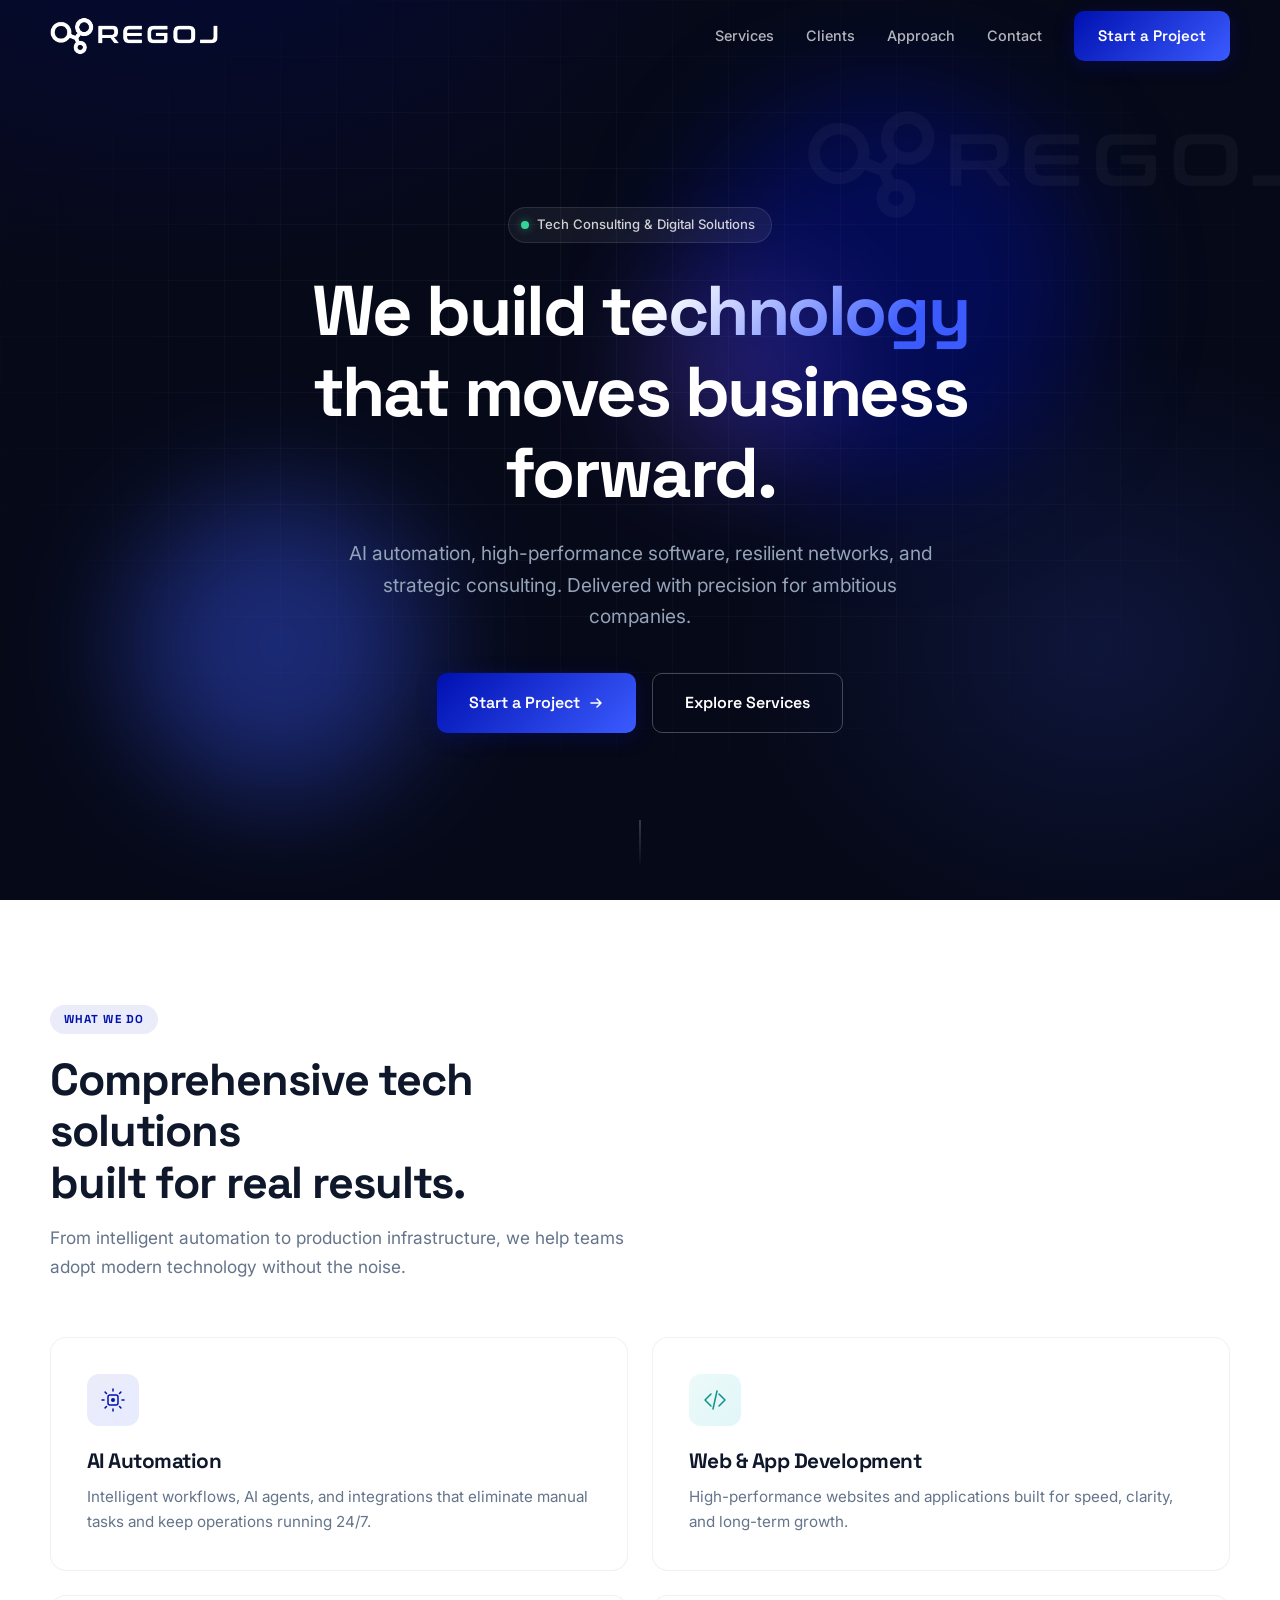
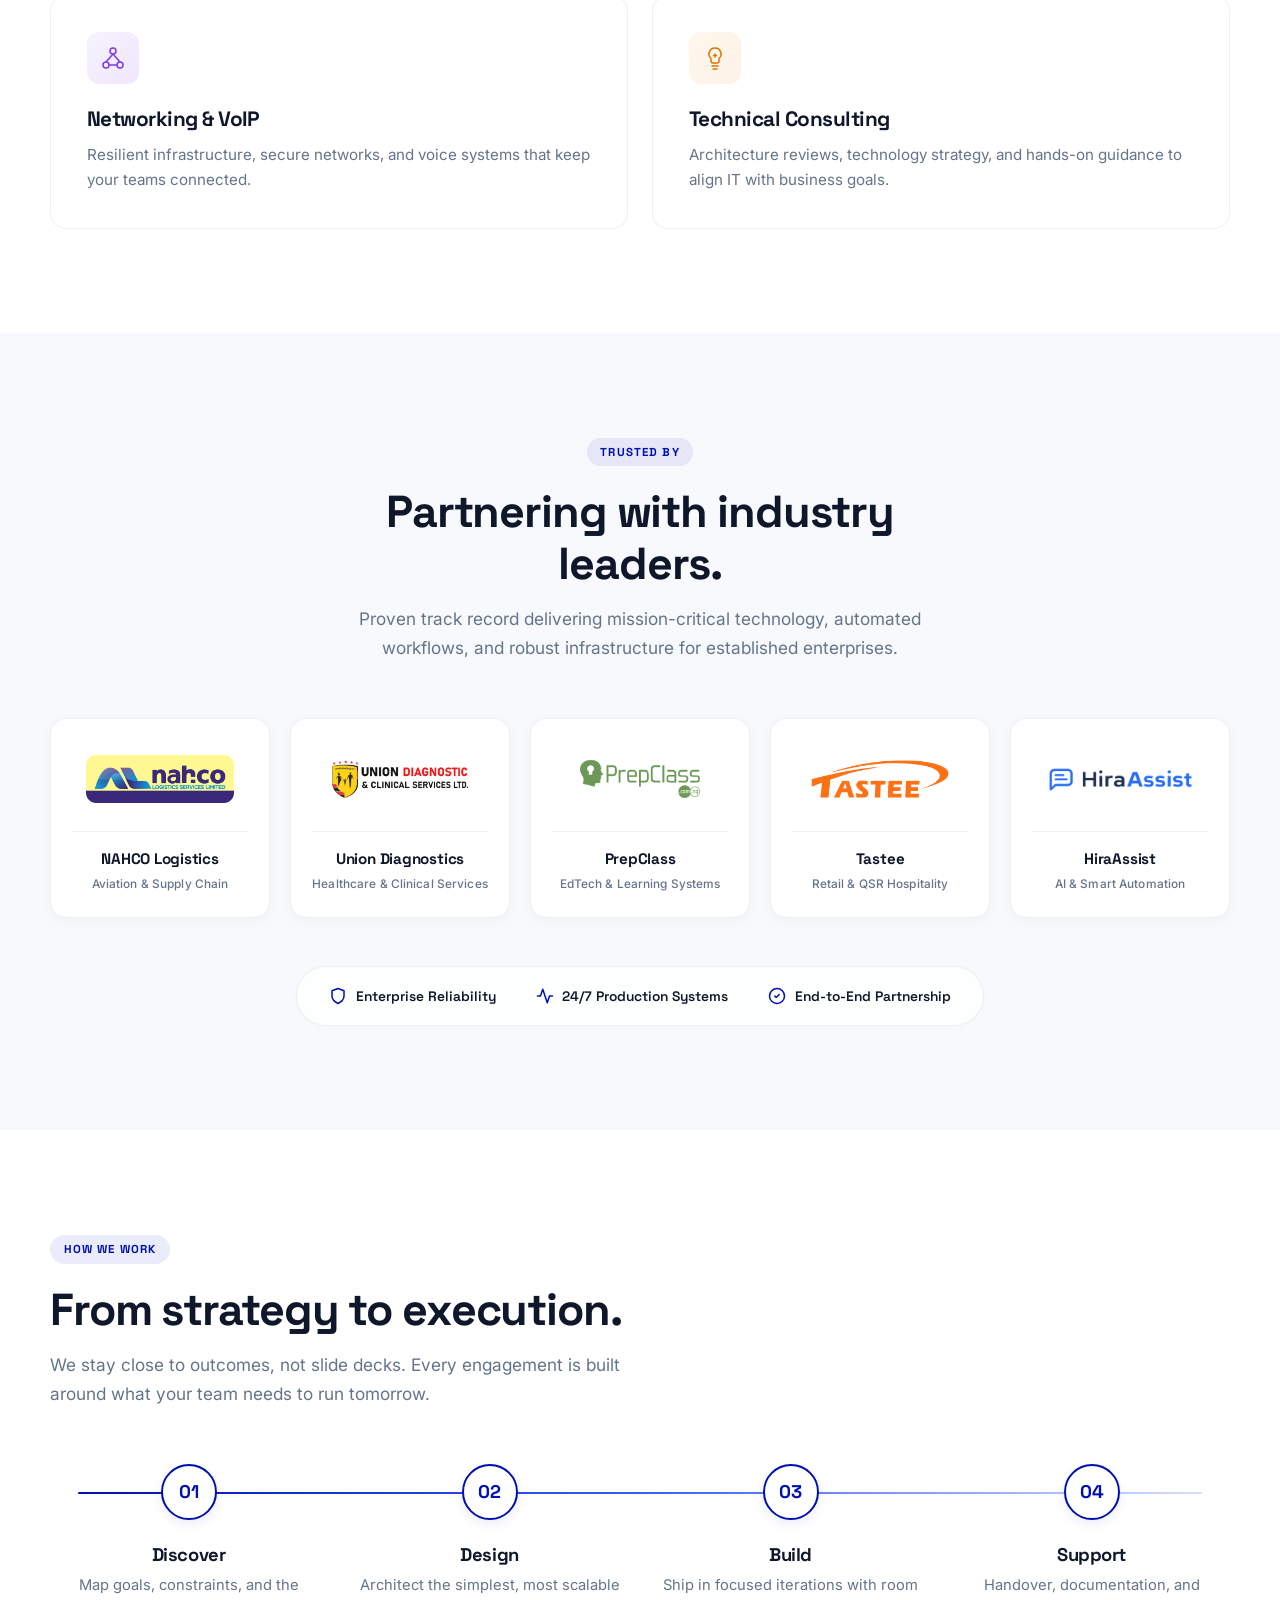
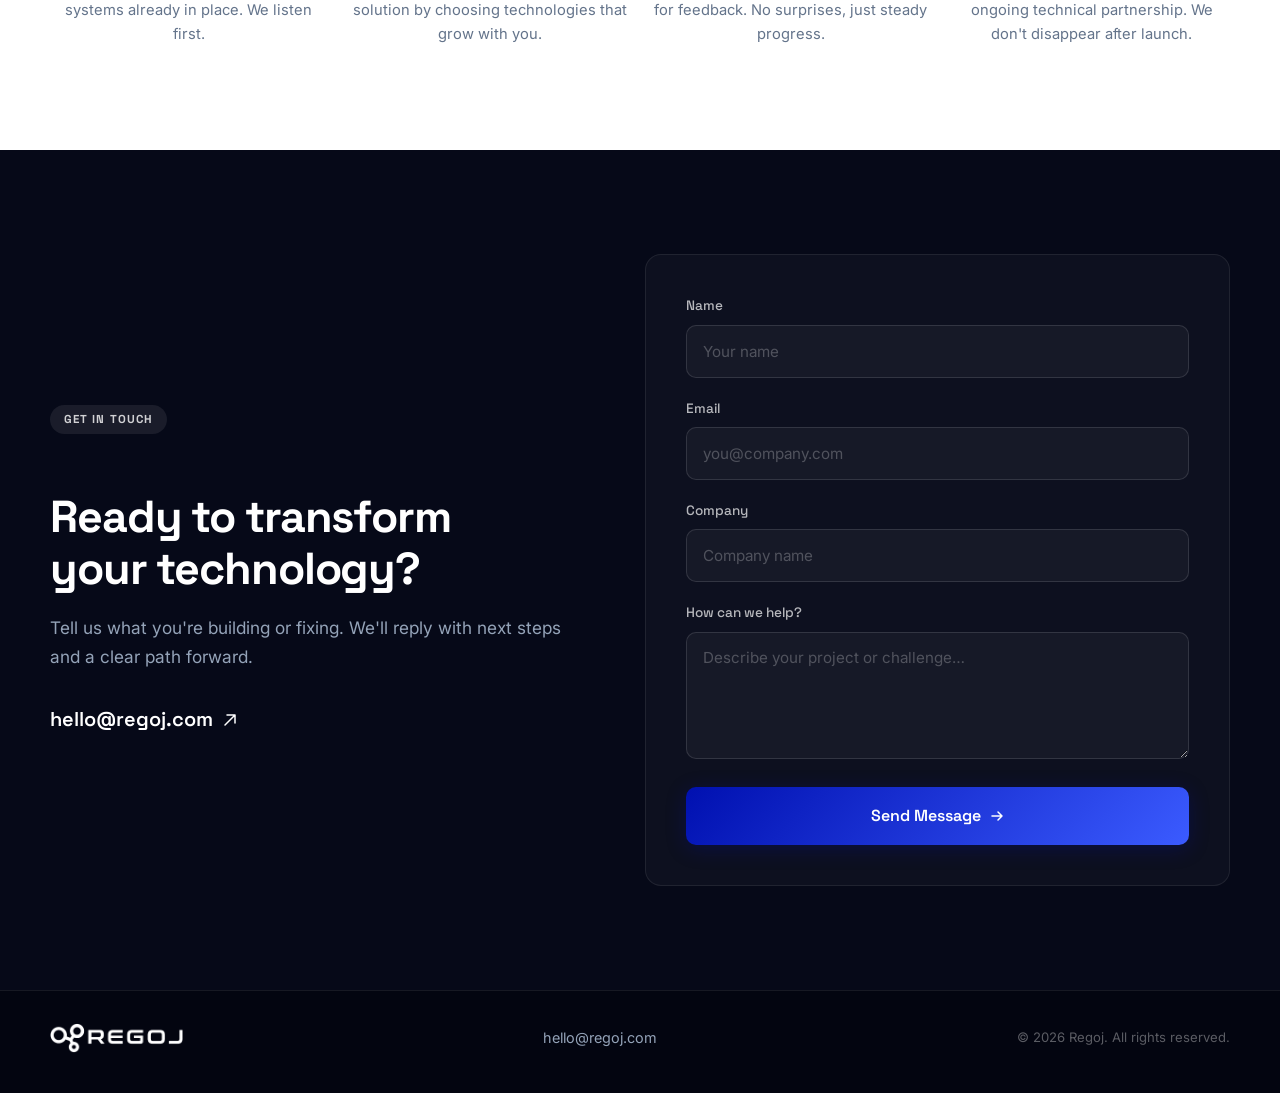
==== commit 32b7870a: "Redesign client logo showcase: replace repeating marquee with curated partner cards - Replaced endle" ====
--- a/index.html
+++ b/index.html
@@ -181,36 +181,78 @@
         </section>
 
         <!-- ===================== CLIENTS ===================== -->
-        <section class="section section--gray" id="clients">
+        <section class="section section--gray clients-section" id="clients">
             <div class="container">
                 <div class="section__header section__header--center reveal">
                     <span class="eyebrow">Trusted by</span>
                     <h2>Partnering with industry leaders.</h2>
-                </div>
-            </div>
-
-            <div class="marquee reveal delay-1">
-                <div class="marquee__track">
-                    <div class="marquee__logos">
-                        <img src="assets/logos/nahco.png" alt="NAHCO Logistics" class="marquee__logo">
-                        <img src="assets/logos/union.png" alt="Union Diagnostics" class="marquee__logo">
-                        <img src="assets/logos/prepclass.png" alt="PrepClass" class="marquee__logo">
-                        <img src="assets/logos/tastee.svg" alt="Tastee Fried Chicken" class="marquee__logo">
-                        <img src="assets/logos/hiraassist.png" alt="HiraAssist" class="marquee__logo">
-                    </div>
-                    <div class="marquee__logos" aria-hidden="true">
-                        <img src="assets/logos/nahco.png" alt="" class="marquee__logo">
-                        <img src="assets/logos/union.png" alt="" class="marquee__logo">
-                        <img src="assets/logos/prepclass.png" alt="" class="marquee__logo">
-                        <img src="assets/logos/tastee.svg" alt="" class="marquee__logo">
-                        <img src="assets/logos/hiraassist.png" alt="" class="marquee__logo">
-                    </div>
-                    <div class="marquee__logos" aria-hidden="true">
-                        <img src="assets/logos/nahco.png" alt="" class="marquee__logo">
-                        <img src="assets/logos/union.png" alt="" class="marquee__logo">
-                        <img src="assets/logos/prepclass.png" alt="" class="marquee__logo">
-                        <img src="assets/logos/tastee.svg" alt="" class="marquee__logo">
-                        <img src="assets/logos/hiraassist.png" alt="" class="marquee__logo">
+                    <p class="section__lead">Proven track record delivering mission-critical technology, automated workflows, and robust infrastructure for established enterprises.</p>
+                </div>
+
+                <div class="clients-showcase reveal delay-1">
+                    <div class="client-card">
+                        <div class="client-card__logo-box">
+                            <img src="assets/logos/nahco.webp" alt="NAHCO Logistics" class="client-card__logo client-card__logo--nahco">
+                        </div>
+                        <div class="client-card__info">
+                            <span class="client-card__name">NAHCO Logistics</span>
+                            <span class="client-card__industry">Aviation &amp; Supply Chain</span>
+                        </div>
+                    </div>
+
+                    <div class="client-card">
+                        <div class="client-card__logo-box">
+                            <img src="assets/logos/union-diagnostics-logo.png" alt="Union Diagnostics" class="client-card__logo client-card__logo--union">
+                        </div>
+                        <div class="client-card__info">
+                            <span class="client-card__name">Union Diagnostics</span>
+                            <span class="client-card__industry">Healthcare &amp; Clinical Services</span>
+                        </div>
+                    </div>
+
+                    <div class="client-card">
+                        <div class="client-card__logo-box">
+                            <img src="assets/logos/prepclass.png" alt="PrepClass" class="client-card__logo client-card__logo--prepclass">
+                        </div>
+                        <div class="client-card__info">
+                            <span class="client-card__name">PrepClass</span>
+                            <span class="client-card__industry">EdTech &amp; Learning Systems</span>
+                        </div>
+                    </div>
+
+                    <div class="client-card">
+                        <div class="client-card__logo-box">
+                            <img src="assets/logos/tastee-fried-chicken.png" alt="Tastee Fried Chicken" class="client-card__logo client-card__logo--tastee">
+                        </div>
+                        <div class="client-card__info">
+                            <span class="client-card__name">Tastee</span>
+                            <span class="client-card__industry">Retail &amp; QSR Hospitality</span>
+                        </div>
+                    </div>
+
+                    <div class="client-card">
+                        <div class="client-card__logo-box">
+                            <img src="assets/logos/hiraassist.png" alt="HiraAssist" class="client-card__logo client-card__logo--hira">
+                        </div>
+                        <div class="client-card__info">
+                            <span class="client-card__name">HiraAssist</span>
+                            <span class="client-card__industry">AI &amp; Smart Automation</span>
+                        </div>
+                    </div>
+                </div>
+
+                <div class="clients-badge-strip reveal delay-2">
+                    <div class="trust-pill">
+                        <svg width="18" height="18" viewBox="0 0 24 24" fill="none" stroke="currentColor" stroke-width="2" stroke-linecap="round" stroke-linejoin="round"><path d="M12 22s8-4 8-10V5l-8-3-8 3v7c0 6 8 10 8 10z"/></svg>
+                        <span>Enterprise Reliability</span>
+                    </div>
+                    <div class="trust-pill">
+                        <svg width="18" height="18" viewBox="0 0 24 24" fill="none" stroke="currentColor" stroke-width="2" stroke-linecap="round" stroke-linejoin="round"><polyline points="22 12 18 12 15 21 9 3 6 12 2 12"/></svg>
+                        <span>24/7 Production Systems</span>
+                    </div>
+                    <div class="trust-pill">
+                        <svg width="18" height="18" viewBox="0 0 24 24" fill="none" stroke="currentColor" stroke-width="2" stroke-linecap="round" stroke-linejoin="round"><circle cx="12" cy="12" r="10"/><path d="m9 12 2 2 4-4"/></svg>
+                        <span>End-to-End Partnership</span>
                     </div>
                 </div>
             </div>
--- a/styles.css
+++ b/styles.css
@@ -1,5 +1,5 @@
 /* ============================================================
-   REGOJ.COM — Styles
+   REGOJ.COM - Styles
    ============================================================ */
 
 /* --- Custom Properties --- */
@@ -510,45 +510,158 @@
 }
 
 /* ============================================================
-   CLIENT LOGO MARQUEE
-   ============================================================ */
-.marquee {
+   CLIENT PARTNER SHOWCASE
+   ============================================================ */
+.clients-section {
+  position: relative;
+}
+
+.clients-showcase {
+  display: grid;
+  grid-template-columns: repeat(5, 1fr);
+  gap: 1.25rem;
+  margin-bottom: 3rem;
+}
+
+.client-card {
+  background: var(--white);
+  border: 1px solid rgba(15, 23, 42, 0.07);
+  border-radius: var(--radius);
+  padding: 1.75rem 1.25rem 1.4rem;
+  display: flex;
+  flex-direction: column;
+  align-items: center;
+  text-align: center;
+  transition: transform var(--dur) var(--ease),
+              box-shadow var(--dur) var(--ease),
+              border-color var(--dur) var(--ease);
+  box-shadow: 0 4px 16px rgba(15, 23, 42, 0.03);
+  position: relative;
+  overflow: hidden;
+}
+
+.client-card::after {
+  content: '';
+  position: absolute;
+  top: 0; left: 0; right: 0; height: 3px;
+  background: linear-gradient(90deg, var(--brand), var(--brand-light));
+  opacity: 0;
+  transition: opacity var(--dur) ease;
+}
+
+.client-card:hover {
+  transform: translateY(-5px);
+  border-color: rgba(0, 16, 176, 0.22);
+  box-shadow: 0 16px 36px rgba(0, 16, 176, 0.09);
+}
+
+.client-card:hover::after {
+  opacity: 1;
+}
+
+.client-card__logo-box {
   width: 100%;
-  overflow: hidden;
-  padding: 1.5rem 0;
-  mask-image: linear-gradient(to right, transparent, black 10%, black 90%, transparent);
-  -webkit-mask-image: linear-gradient(to right, transparent, black 10%, black 90%, transparent);
-}
-
-.marquee__track {
+  height: 64px;
   display: flex;
-  animation: marquee-scroll 40s linear infinite;
-}
-
-.marquee__logos {
-  display: flex; align-items: center;
+  align-items: center;
+  justify-content: center;
+  margin-bottom: 1.25rem;
+}
+
+.client-card__logo {
+  max-height: 44px;
+  max-width: 155px;
+  width: auto;
+  object-fit: contain;
+  opacity: 0.92;
+  transition: transform var(--dur) var(--ease), opacity var(--dur) ease;
+}
+
+.client-card:hover .client-card__logo {
+  transform: scale(1.06);
+  opacity: 1;
+}
+
+/* Individual optical balance adjustments */
+.client-card__logo--nahco {
+  max-height: 48px;
+  max-width: 155px;
+}
+
+.client-card__logo--union {
+  max-height: 38px;
+  max-width: 165px;
+}
+
+.client-card__logo--prepclass {
+  max-height: 38px;
+  max-width: 140px;
+}
+
+.client-card__logo--tastee {
+  max-height: 40px;
+  max-width: 150px;
+}
+
+.client-card__logo--hira {
+  max-height: 30px;
+  max-width: 145px;
+}
+
+.client-card__info {
+  margin-top: auto;
+  width: 100%;
+  padding-top: 0.85rem;
+  border-top: 1px solid rgba(15, 23, 42, 0.06);
+  display: flex;
+  flex-direction: column;
+  gap: 0.25rem;
+}
+
+.client-card__name {
+  font-family: var(--font-heading);
+  font-weight: 700;
+  font-size: 0.95rem;
+  color: var(--ink);
+  letter-spacing: -0.015em;
+}
+
+.client-card__industry {
+  font-size: 0.74rem;
+  font-weight: 500;
+  color: var(--muted);
+  letter-spacing: 0.01em;
+}
+
+/* Bottom trust badge strip */
+.clients-badge-strip {
+  display: flex;
+  justify-content: center;
+  align-items: center;
+  flex-wrap: wrap;
+  gap: 1.75rem 2.5rem;
+  padding: 1.1rem 2rem;
+  background: rgba(255, 255, 255, 0.75);
+  border: 1px solid rgba(15, 23, 42, 0.06);
+  border-radius: 999px;
+  width: fit-content;
+  margin: 0 auto;
+  box-shadow: 0 2px 10px rgba(15, 23, 42, 0.02);
+}
+
+.trust-pill {
+  display: inline-flex;
+  align-items: center;
+  gap: 0.55rem;
+  color: var(--ink);
+  font-family: var(--font-heading);
+  font-size: 0.86rem;
+  font-weight: 600;
+}
+
+.trust-pill svg {
+  color: var(--brand);
   flex-shrink: 0;
-  gap: 5rem;
-  padding: 0 2.5rem;
-}
-
-.marquee__logo {
-  height: 48px; width: auto;
-  max-width: 180px;
-  object-fit: contain;
-  flex-shrink: 0;
-  filter: grayscale(100%) brightness(0.85);
-  opacity: 0.55;
-  transition: filter var(--dur) ease, opacity var(--dur) ease;
-}
-.marquee__logo:hover {
-  filter: none;
-  opacity: 1;
-}
-
-@keyframes marquee-scroll {
-  0%   { transform: translateX(0); }
-  100% { transform: translateX(calc(-100% / 3)); }
 }
 
 /* ============================================================
@@ -768,6 +881,22 @@
   .step__body { padding-top: 0.5rem; }
 
   .contact-grid { grid-template-columns: 1fr; gap: 2.5rem; }
+
+  .clients-showcase {
+    grid-template-columns: repeat(2, 1fr);
+    gap: 1rem;
+  }
+  .clients-showcase .client-card:last-child {
+    grid-column: 1 / -1;
+    max-width: 360px;
+    margin-inline: auto;
+    width: 100%;
+  }
+  .clients-badge-strip {
+    border-radius: var(--radius);
+    padding: 1.25rem 1.5rem;
+    gap: 1rem 1.5rem;
+  }
 }
 
 @media (max-width: 560px) {
@@ -775,6 +904,19 @@
 
   .hero__actions { flex-direction: column; align-items: stretch; }
   .hero__badge { font-size: 0.75rem; }
+
+  .clients-showcase {
+    grid-template-columns: 1fr;
+  }
+  .clients-showcase .client-card:last-child {
+    max-width: 100%;
+  }
+  .clients-badge-strip {
+    flex-direction: column;
+    align-items: flex-start;
+    width: 100%;
+    padding: 1.25rem;
+  }
 
   .card { padding: 1.75rem; }
   .card__icon { width: 44px; height: 44px; }
@@ -805,6 +947,4 @@
     opacity: 1 !important;
     transform: none !important;
   }
-
-  .marquee__track { animation: none; }
-}
+}
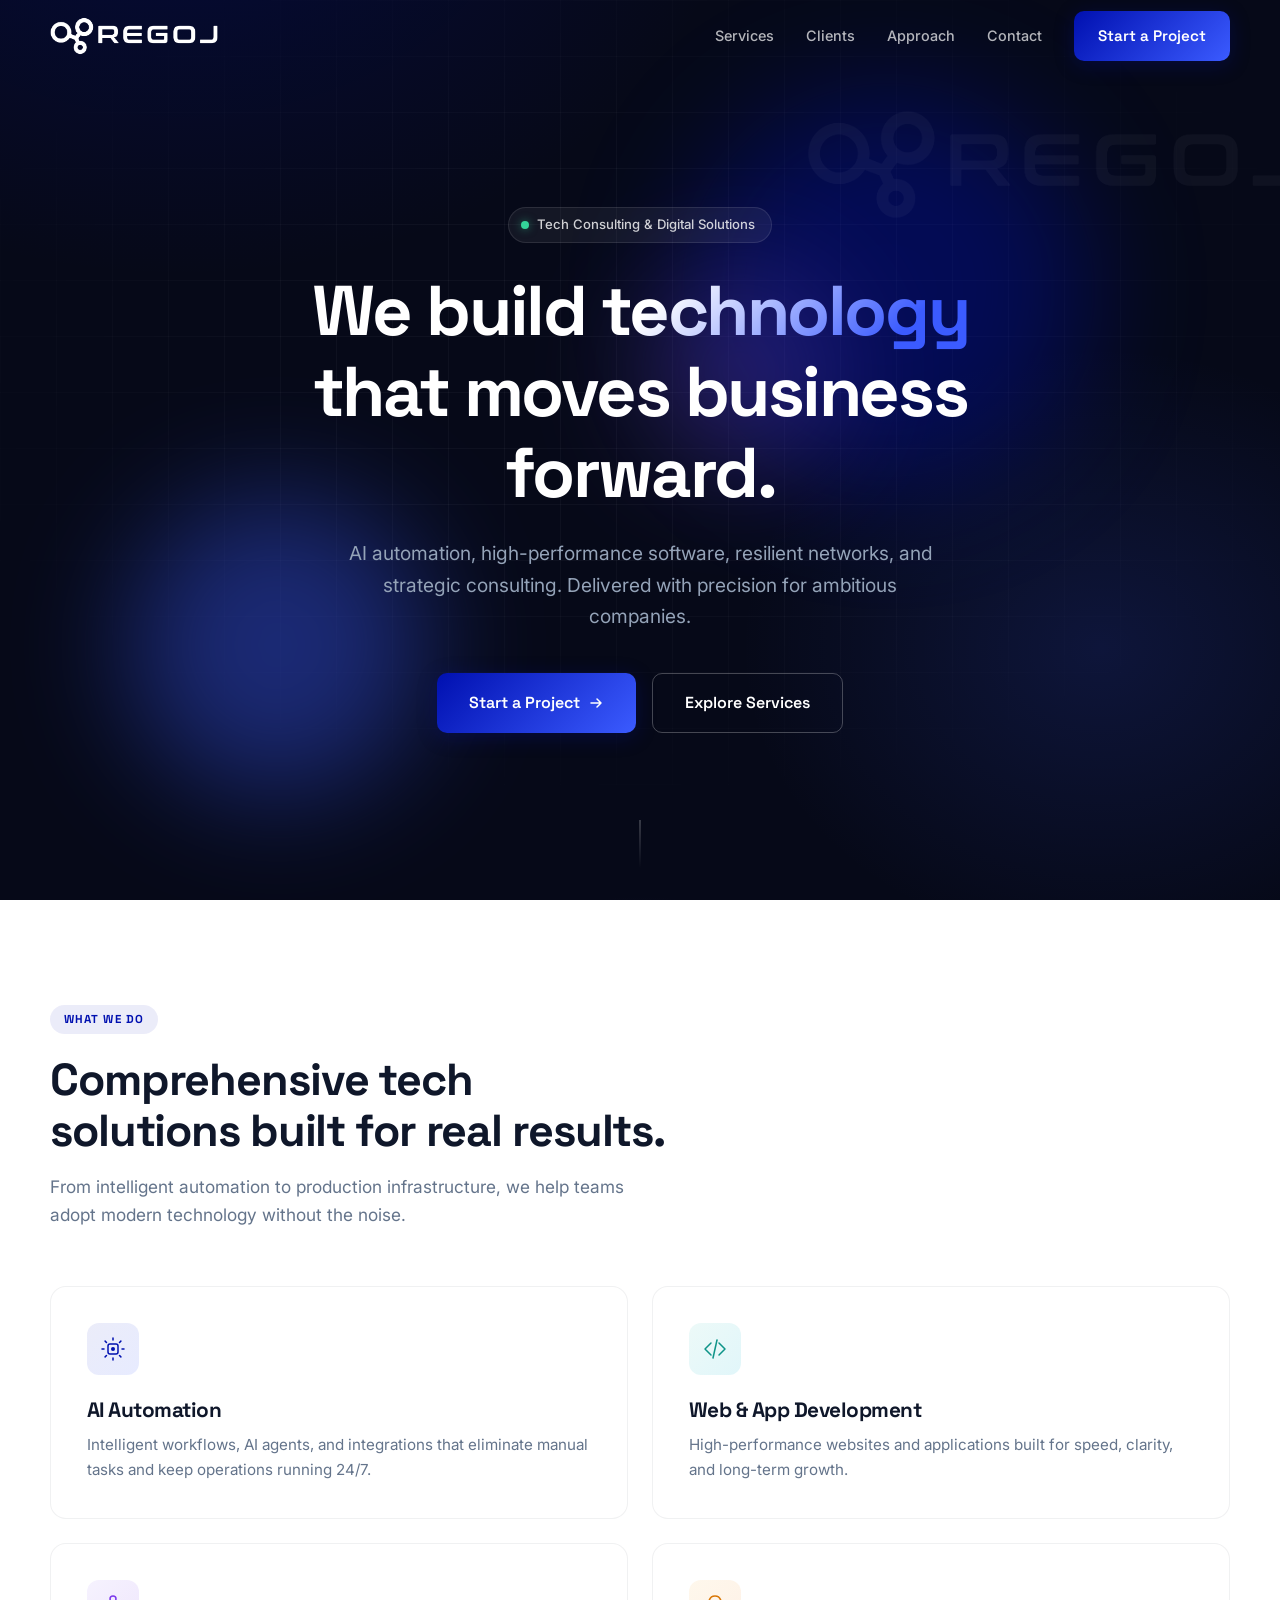
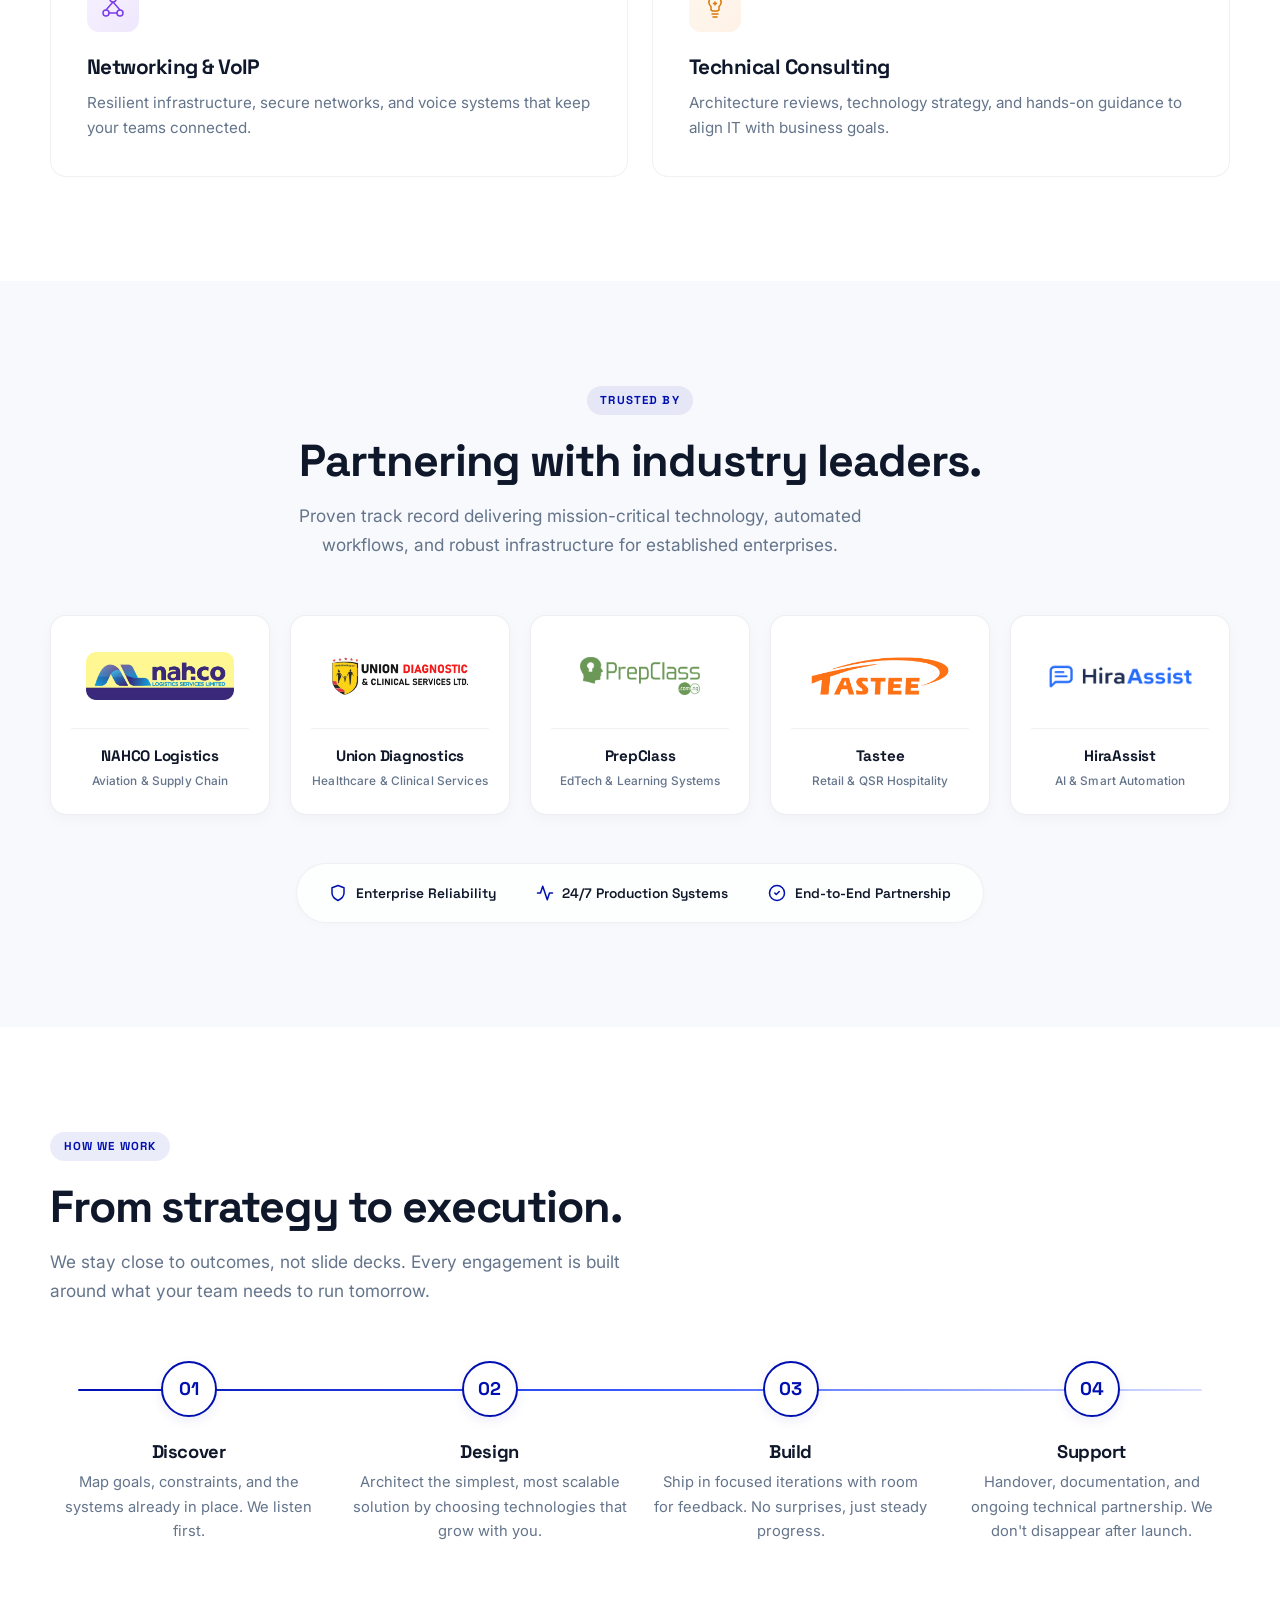
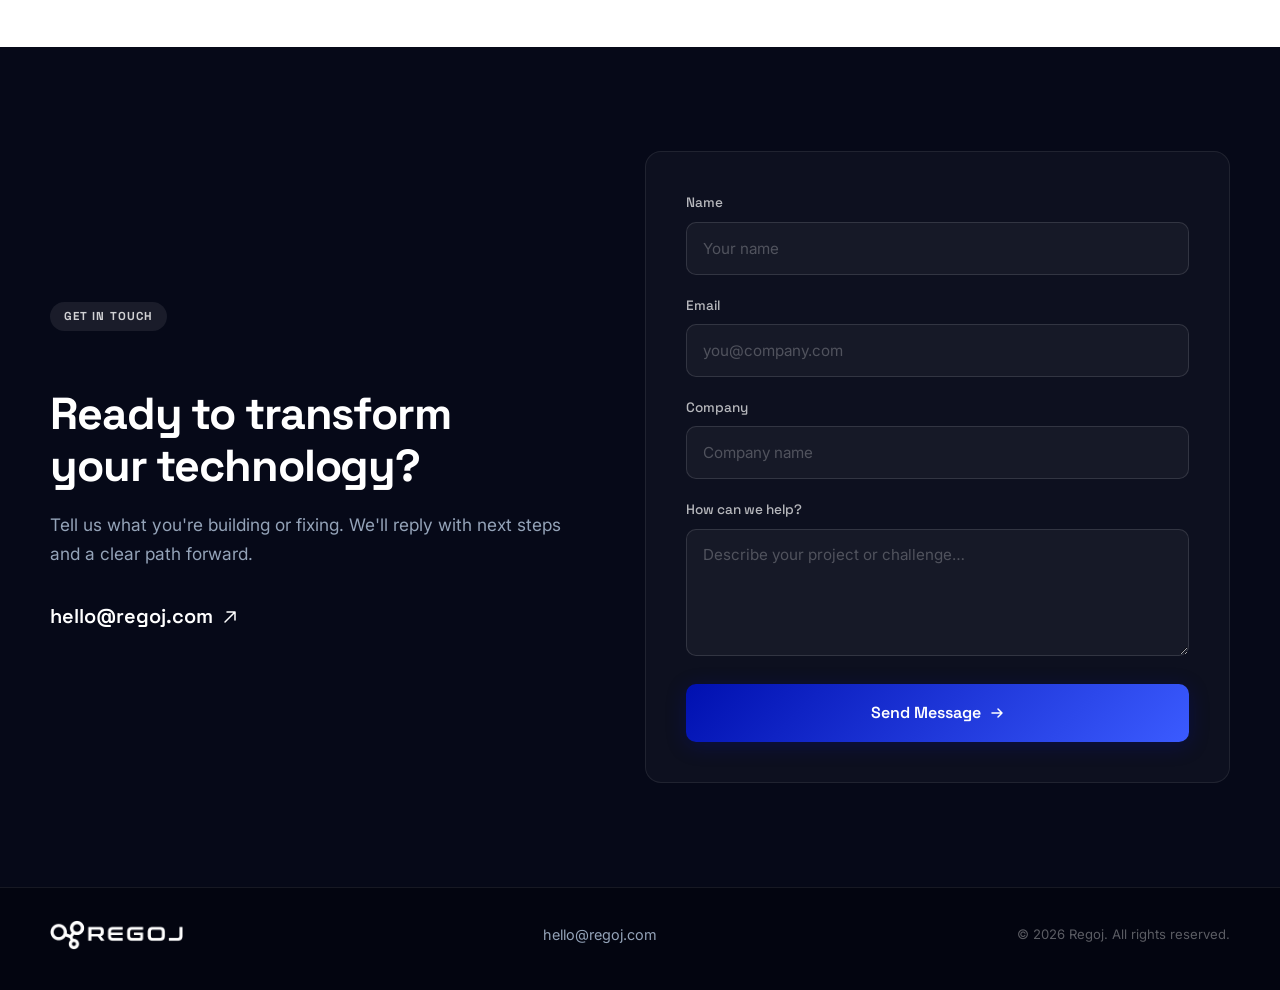
==== commit 703e3f19: "Improve services section heading typography: remove orphan wrap, widen header container, and add tex" ====
--- a/index.html
+++ b/index.html
@@ -111,7 +111,7 @@
             <div class="container">
                 <div class="section__header reveal">
                     <span class="eyebrow">What we do</span>
-                    <h2>Comprehensive tech solutions<br>built for real results.</h2>
+                    <h2>Comprehensive tech solutions built for real results.</h2>
                     <p class="section__lead">From intelligent automation to production infrastructure, we help teams adopt modern technology without the noise.</p>
                 </div>
 
--- a/styles.css
+++ b/styles.css
@@ -56,6 +56,7 @@
   line-height: 1.15;
   letter-spacing: -0.025em;
   color: var(--ink);
+  text-wrap: balance;
 }
 
 img, svg { display: block; max-width: 100%; }
@@ -399,7 +400,7 @@
 }
 .section--dark h2, .section--dark h3 { color: white; }
 
-.section__header { max-width: 600px; margin-bottom: 3.5rem; }
+.section__header { max-width: 740px; margin-bottom: 3.5rem; }
 .section__header--center { text-align: center; margin-inline: auto; }
 
 .section__header h2 {
@@ -411,6 +412,8 @@
   margin: 0;
   color: var(--muted);
   font-size: 1.08rem;
+  max-width: 620px;
+  text-wrap: pretty;
 }
 
 /* Eyebrow pill */
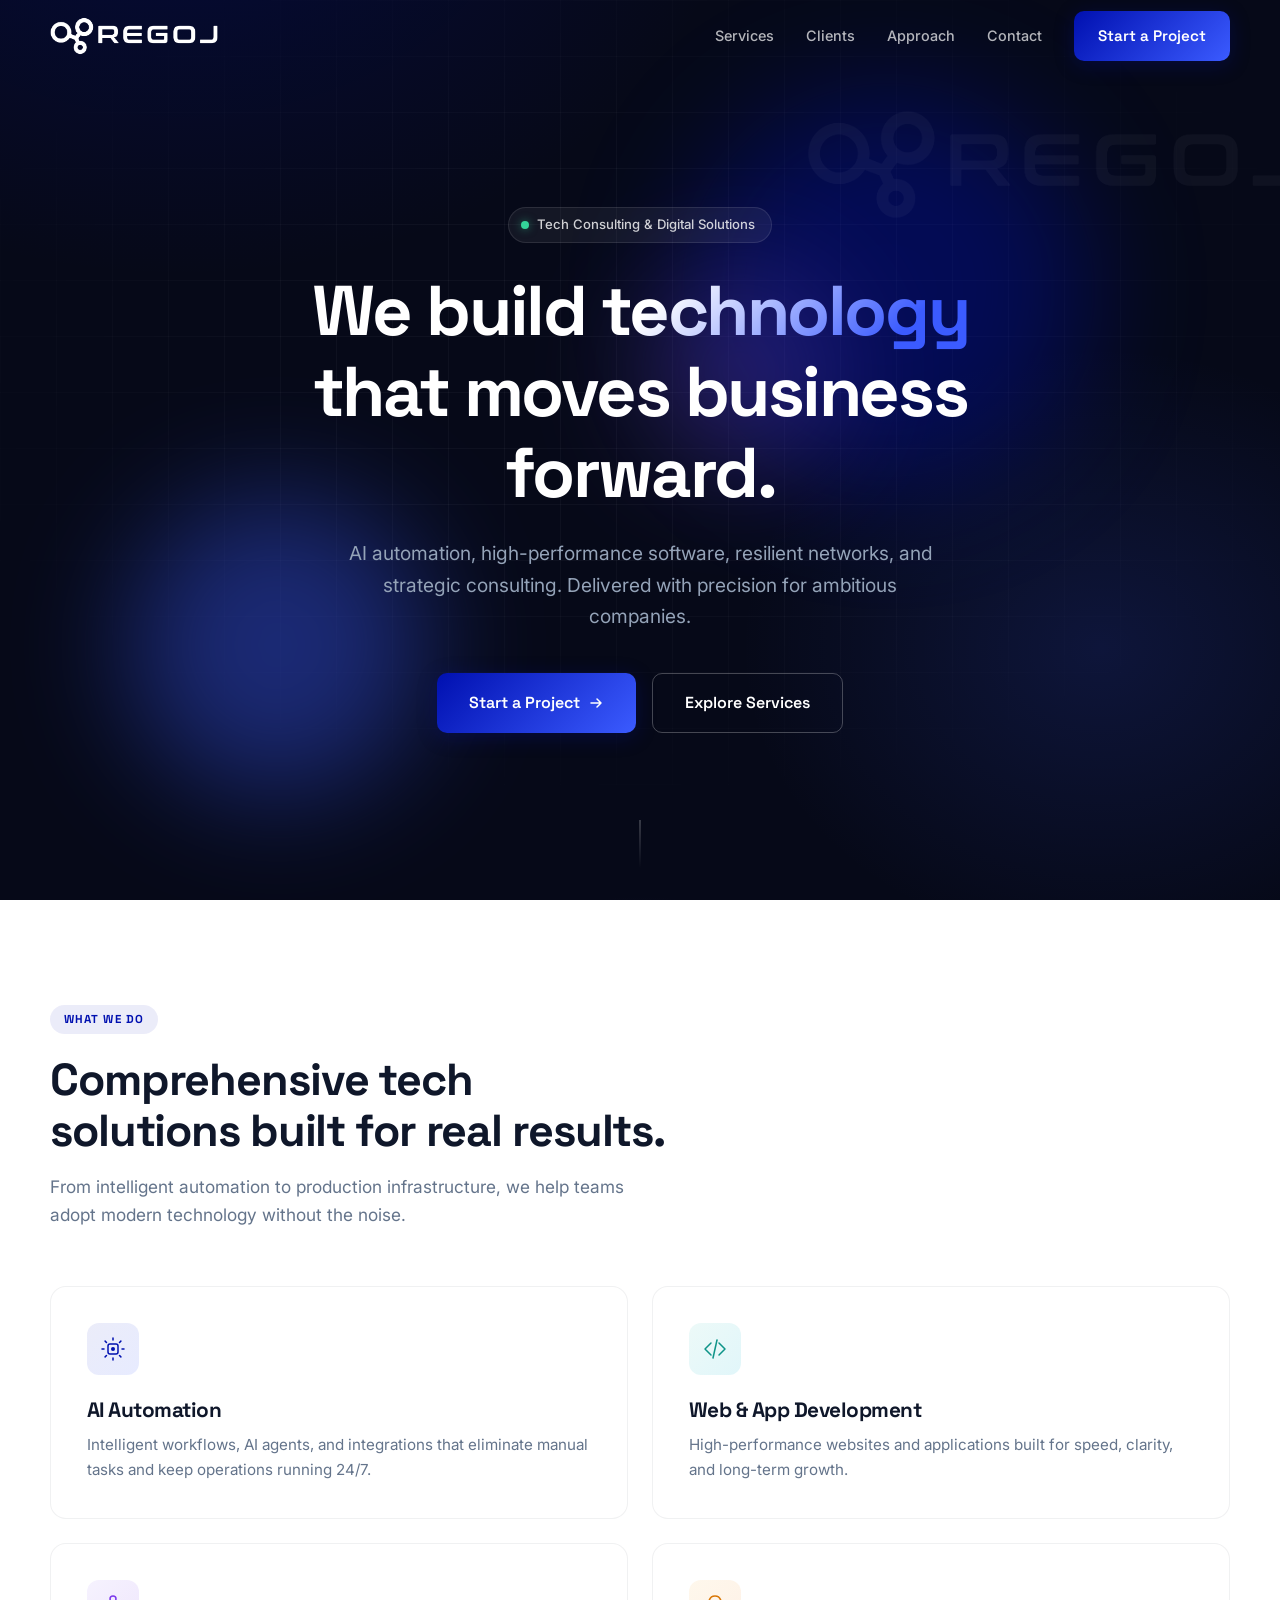
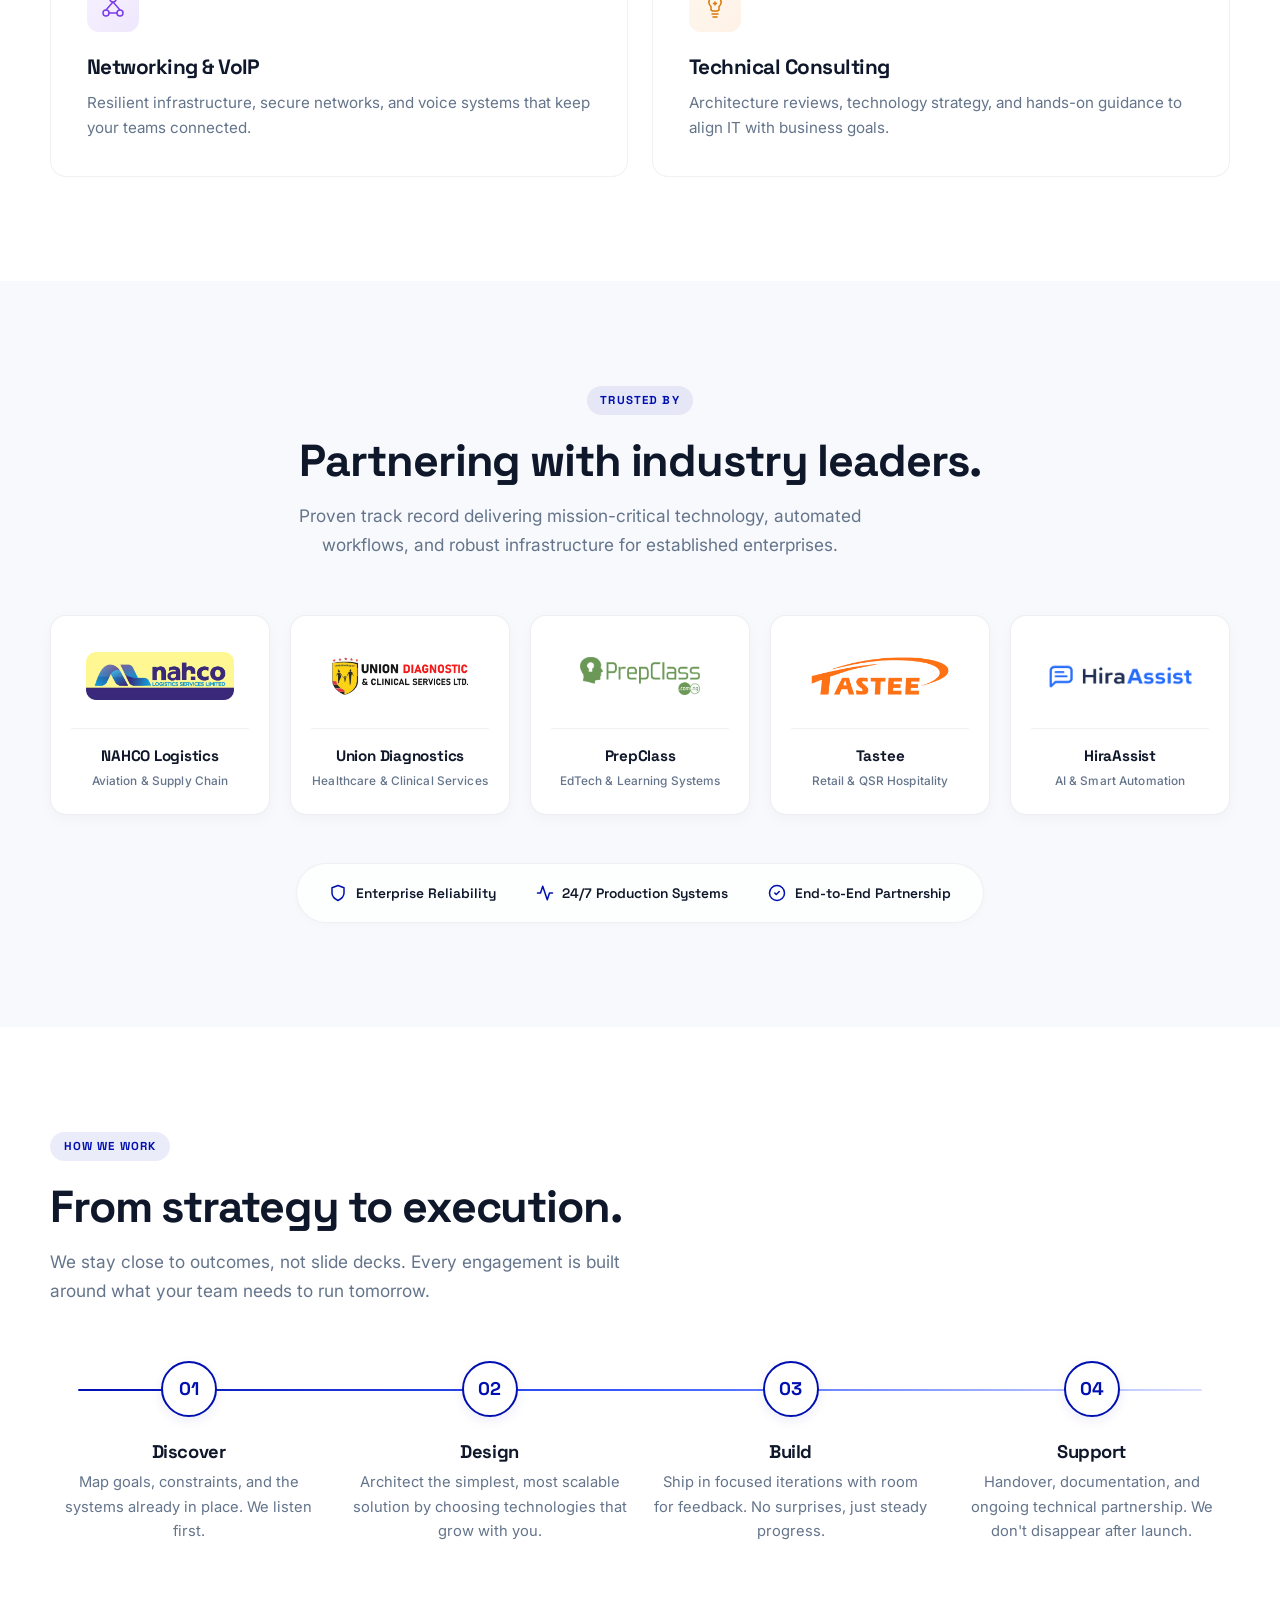
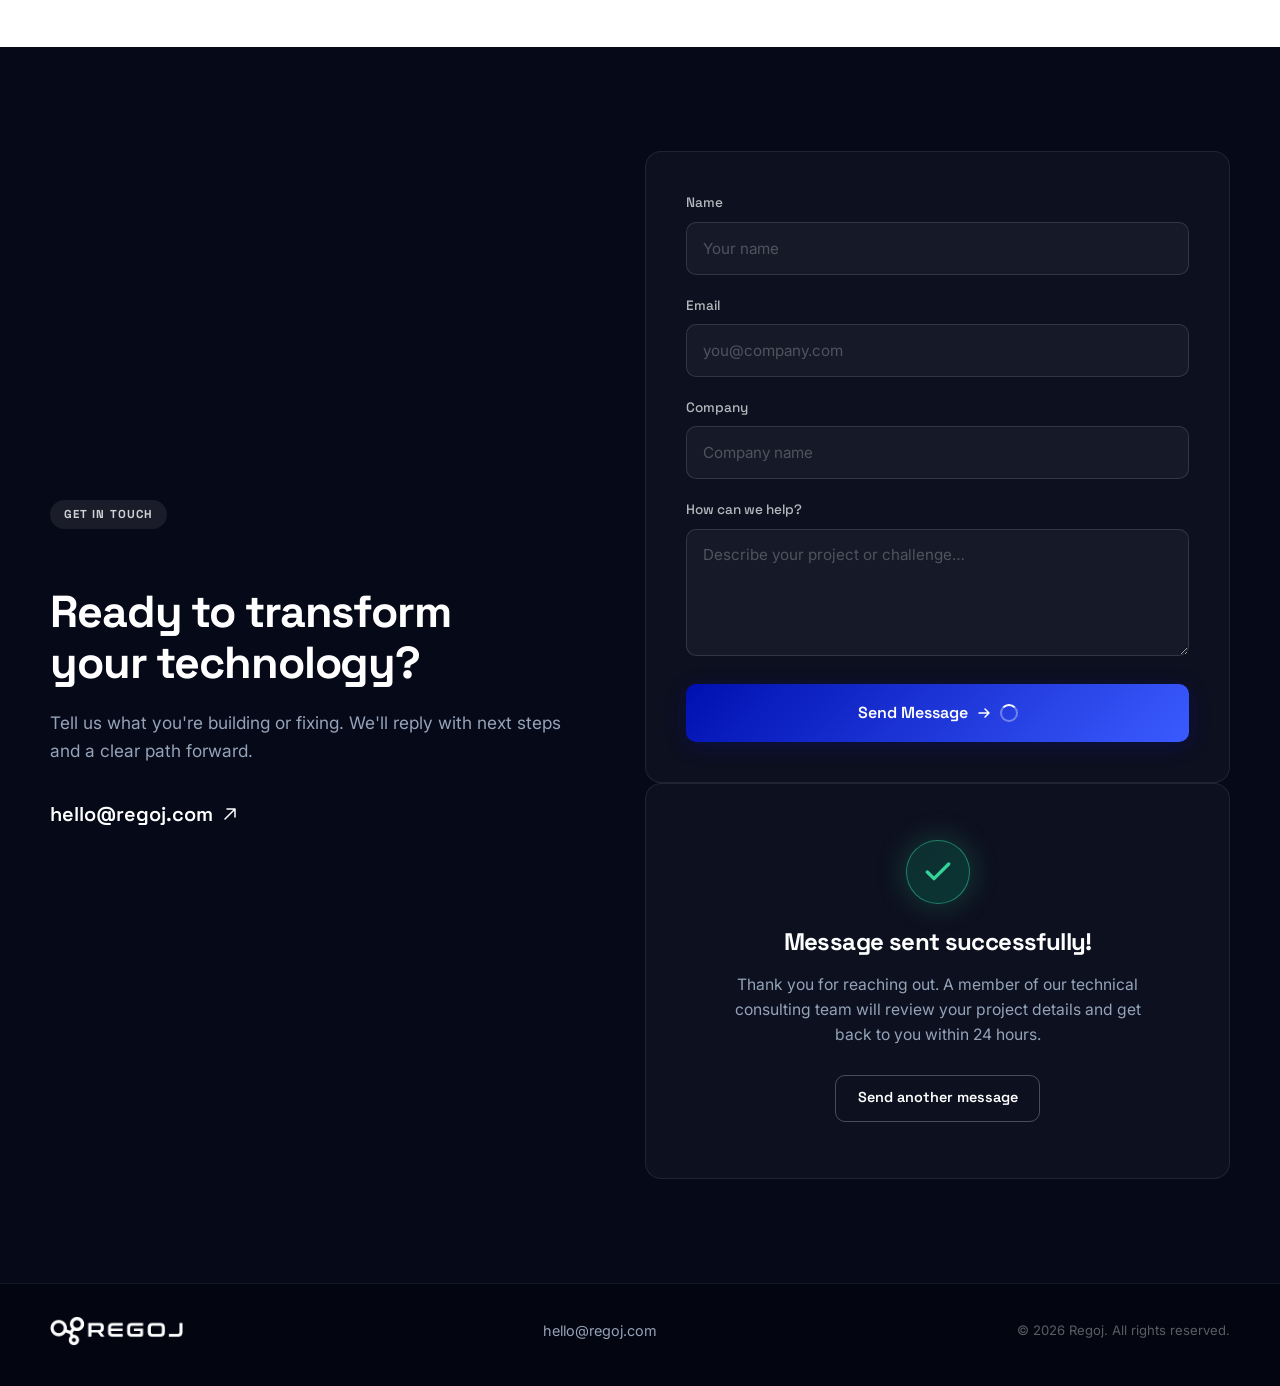
==== commit 45bdcfee: "Fix form submission: add AJAX handler, loading spinner, in-place success confirmation, and branded 4" ====
--- a/index.html
+++ b/index.html
@@ -317,8 +317,8 @@
                     </div>
 
                     <div class="contact__form-wrap reveal delay-2">
-                        <form class="contact-form" name="contact" method="POST"
-                              data-netlify="true" netlify-honeypot="bot-field">
+                        <form class="contact-form" id="contact-form" name="contact" method="POST"
+                              action="/" data-netlify="true" netlify-honeypot="bot-field">
                             <input type="hidden" name="form-name" value="contact">
                             <p class="visually-hidden">
                                 <label>Don't fill this out: <input name="bot-field"></label>
@@ -340,13 +340,28 @@
                                 <label for="message">How can we help?</label>
                                 <textarea id="message" name="message" rows="4" required placeholder="Describe your project or challenge…"></textarea>
                             </div>
-                            <button class="btn btn--gradient btn--lg form-submit" type="submit">
-                                Send Message
-                                <svg width="16" height="16" viewBox="0 0 16 16" fill="none" aria-hidden="true">
+                            <div class="form-status" id="form-status" role="alert" hidden></div>
+                            <button class="btn btn--gradient btn--lg form-submit" id="form-submit-btn" type="submit">
+                                <span class="form-submit__text">Send Message</span>
+                                <svg class="form-submit__arrow" width="16" height="16" viewBox="0 0 16 16" fill="none" aria-hidden="true">
                                     <path d="M3 8h10M9 4l4 4-4 4" stroke="currentColor" stroke-width="1.5" stroke-linecap="round" stroke-linejoin="round"/>
                                 </svg>
+                                <span class="form-submit__spinner" aria-hidden="true" hidden></span>
                             </button>
                         </form>
+
+                        <div class="contact-success" id="contact-success" hidden>
+                            <div class="contact-success__icon" aria-hidden="true">
+                                <svg width="32" height="32" viewBox="0 0 24 24" fill="none" stroke="currentColor" stroke-width="2.5" stroke-linecap="round" stroke-linejoin="round">
+                                    <path d="M20 6L9 17l-5-5"/>
+                                </svg>
+                            </div>
+                            <h3>Message sent successfully!</h3>
+                            <p>Thank you for reaching out. A member of our technical consulting team will review your project details and get back to you within 24 hours.</p>
+                            <button class="btn btn--outline contact-success__reset" id="contact-reset-btn" type="button">
+                                Send another message
+                            </button>
+                        </div>
                     </div>
                 </div>
             </div>
--- a/styles.css
+++ b/styles.css
@@ -789,7 +789,105 @@
   box-shadow: 0 0 0 3px rgba(59, 91, 255, 0.15);
 }
 
-.form-submit { width: 100%; justify-content: center; }
+.form-submit {
+  width: 100%;
+  justify-content: center;
+  position: relative;
+}
+
+.form-submit[disabled] {
+  opacity: 0.8;
+  cursor: not-allowed;
+  transform: none !important;
+}
+
+.form-submit__spinner {
+  width: 18px;
+  height: 18px;
+  border: 2px solid rgba(255, 255, 255, 0.35);
+  border-top-color: #ffffff;
+  border-radius: 50%;
+  animation: spin 0.7s linear infinite;
+  display: inline-block;
+}
+
+@keyframes spin {
+  to { transform: rotate(360deg); }
+}
+
+.form-submit.is-loading .form-submit__arrow {
+  display: none;
+}
+
+.form-submit.is-loading .form-submit__spinner {
+  display: inline-block !important;
+}
+
+.form-status {
+  padding: 0.85rem 1rem;
+  border-radius: var(--radius-sm);
+  font-size: 0.88rem;
+  line-height: 1.45;
+}
+
+.form-status.is-error {
+  background: rgba(239, 68, 68, 0.15);
+  border: 1px solid rgba(239, 68, 68, 0.4);
+  color: #fca5a5;
+}
+
+/* Contact Success Card */
+.contact-success {
+  padding: 3.5rem 2rem;
+  background: rgba(255, 255, 255, 0.03);
+  border: 1px solid var(--dark-border);
+  border-radius: var(--radius);
+  display: flex;
+  flex-direction: column;
+  align-items: center;
+  text-align: center;
+  gap: 1rem;
+  animation: fadeIn 0.4s var(--ease-out);
+}
+
+@keyframes fadeIn {
+  from { opacity: 0; transform: translateY(10px); }
+  to { opacity: 1; transform: translateY(0); }
+}
+
+.contact-success__icon {
+  width: 64px;
+  height: 64px;
+  border-radius: 50%;
+  background: linear-gradient(135deg, rgba(16, 185, 129, 0.18), rgba(5, 150, 105, 0.28));
+  border: 1px solid rgba(52, 211, 153, 0.5);
+  color: #34d399;
+  display: flex;
+  align-items: center;
+  justify-content: center;
+  box-shadow: 0 0 30px rgba(52, 211, 153, 0.25);
+  margin-bottom: 0.5rem;
+}
+
+.contact-success h3 {
+  color: white;
+  font-size: 1.5rem;
+  margin: 0;
+}
+
+.contact-success p {
+  color: var(--muted-light);
+  font-size: 0.98rem;
+  max-width: 440px;
+  margin: 0;
+  line-height: 1.6;
+}
+
+.contact-success__reset {
+  margin-top: 0.75rem;
+  font-size: 0.9rem;
+  padding: 0.65rem 1.35rem;
+}
 
 /* ============================================================
    FOOTER
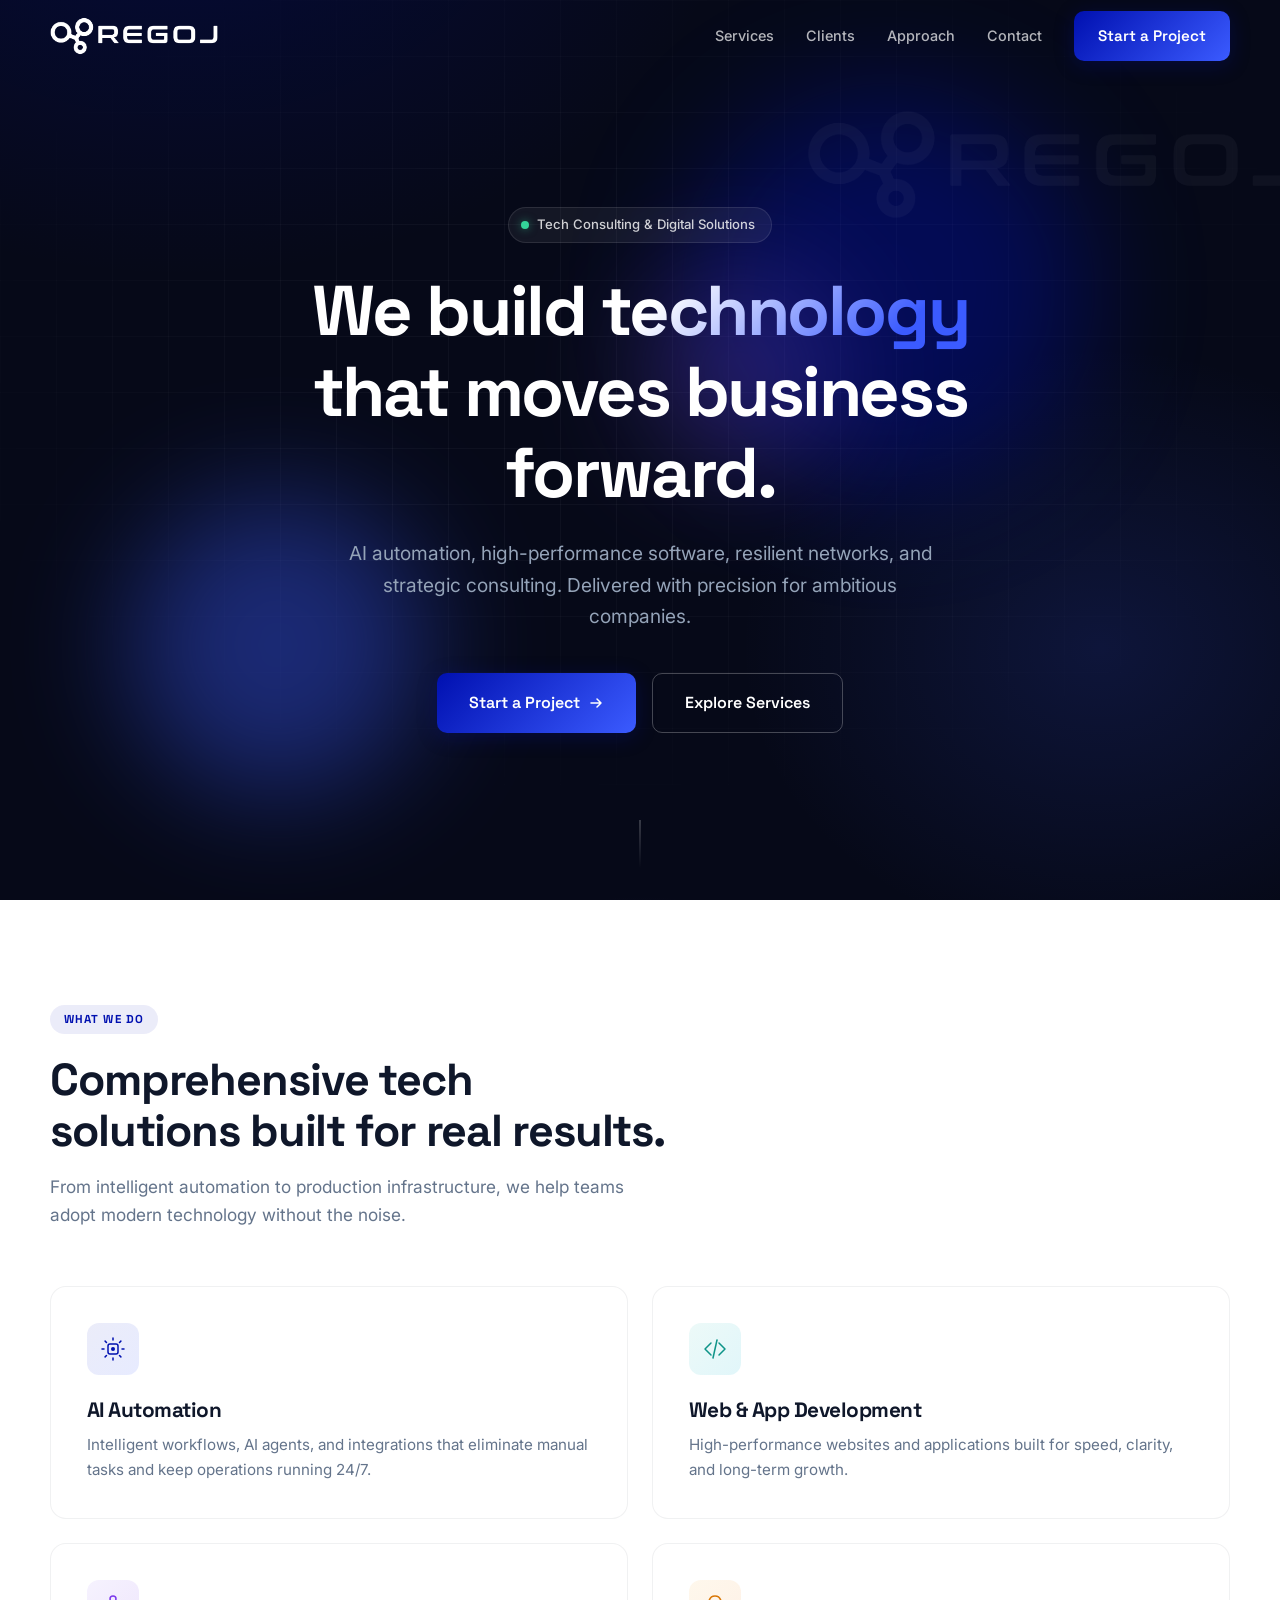
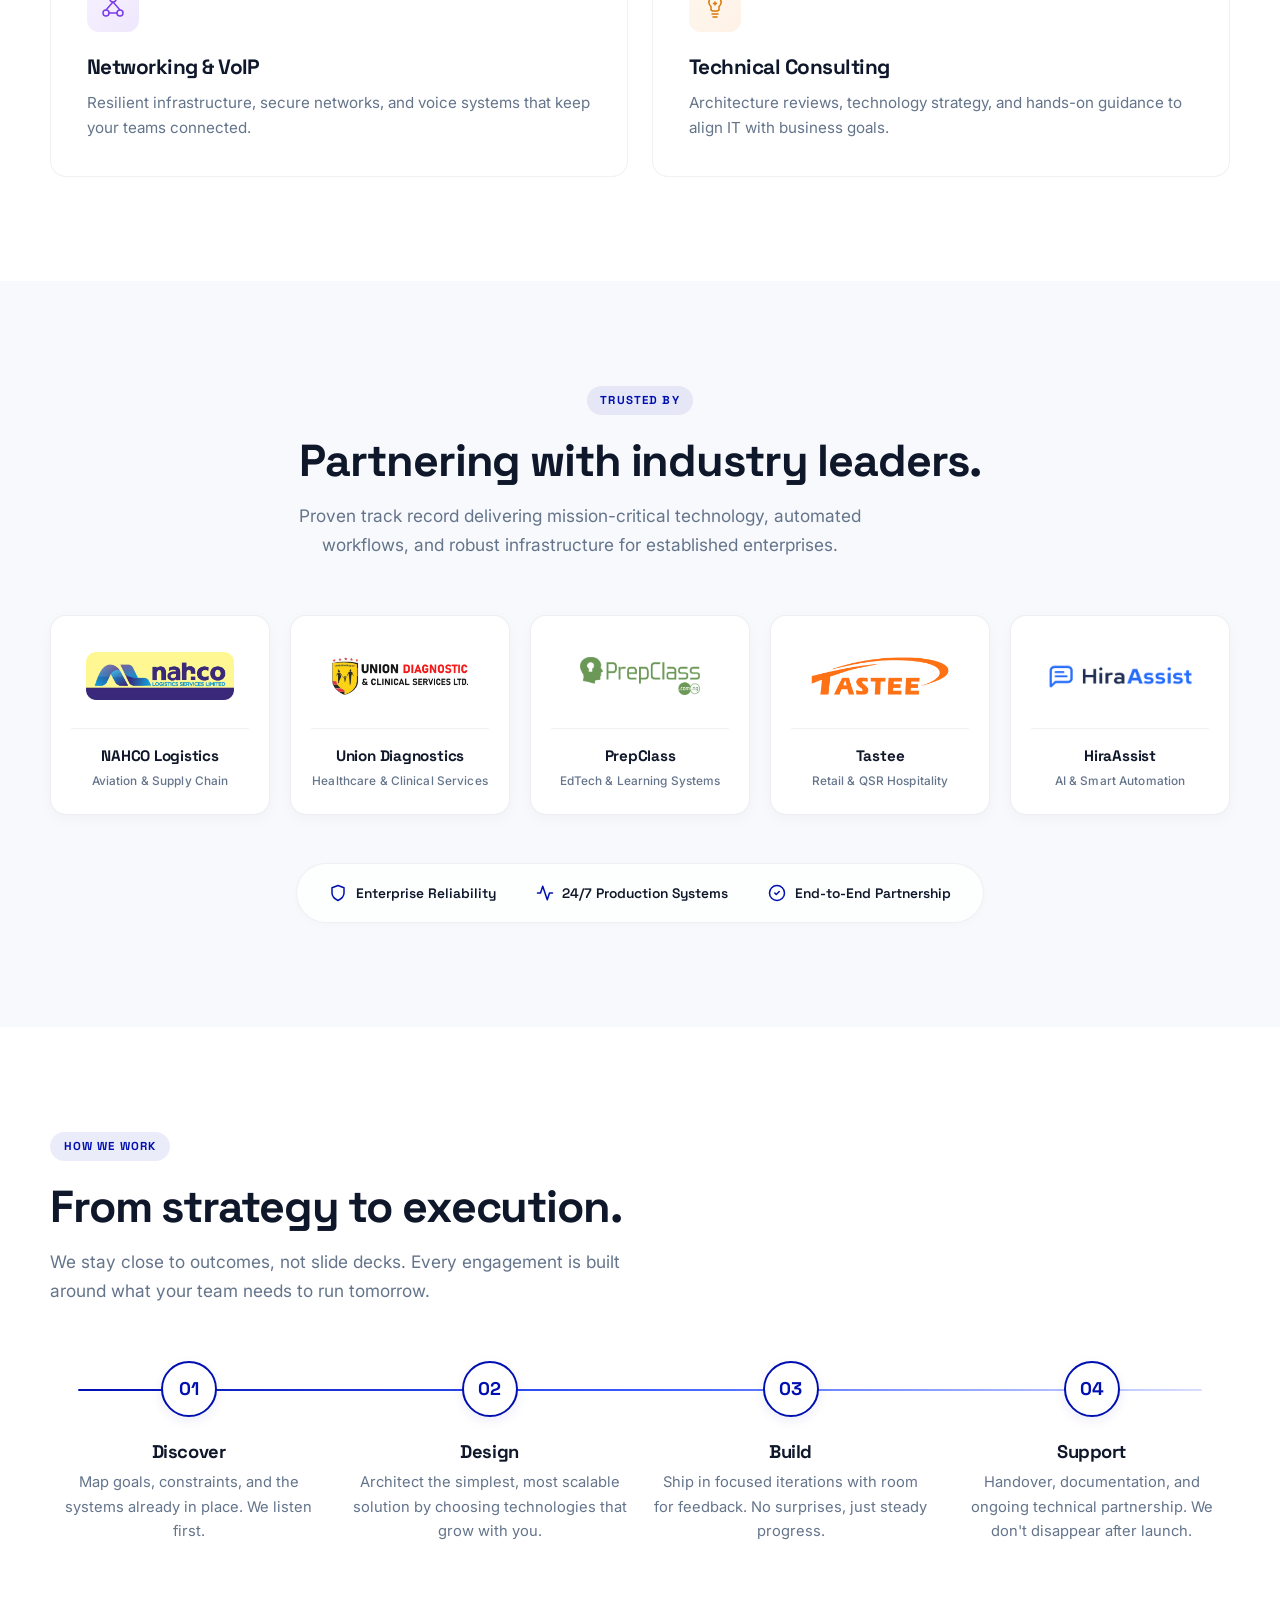
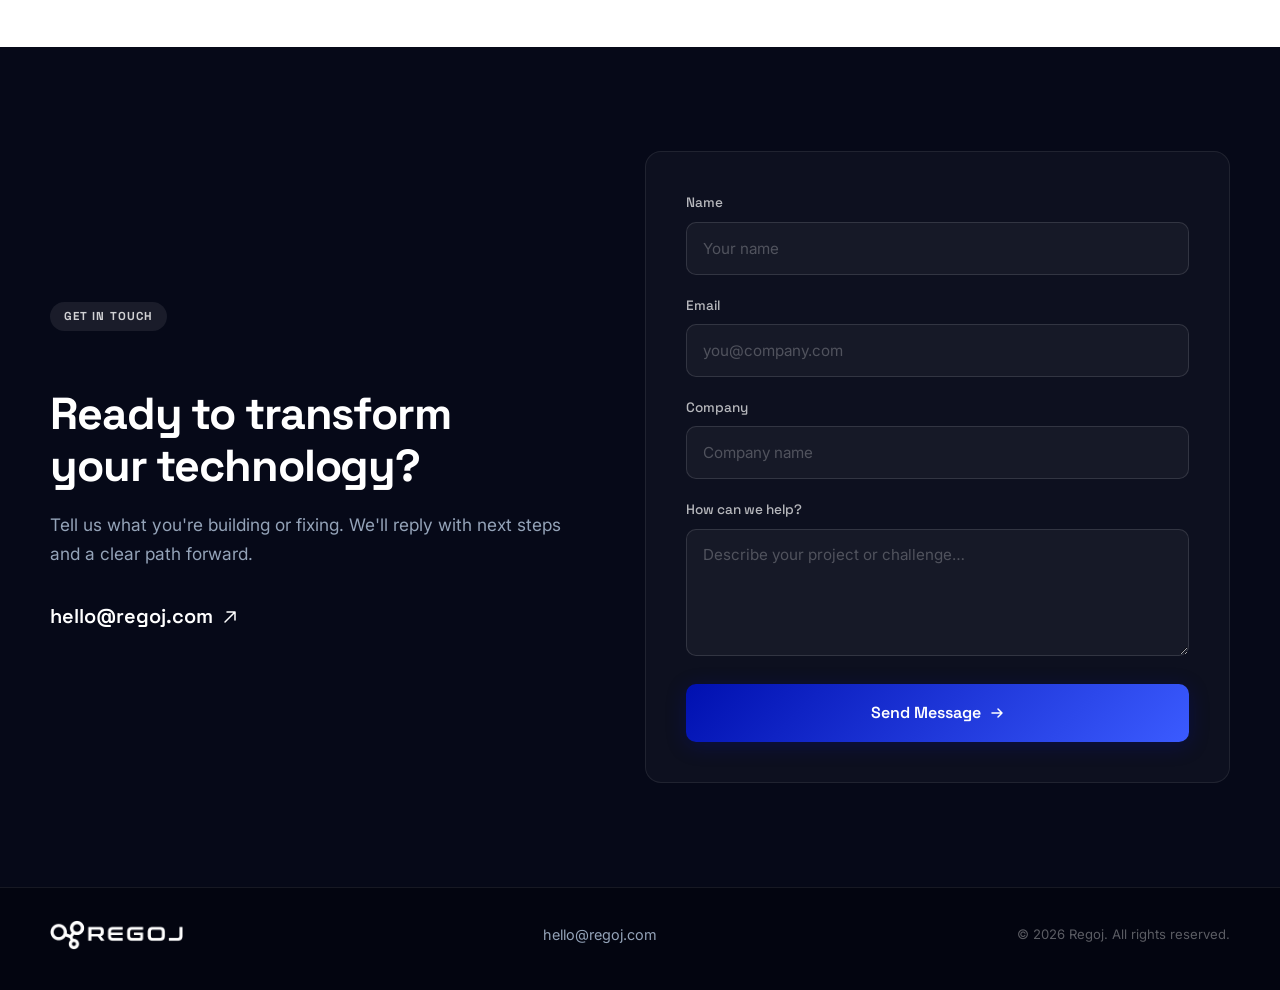
==== commit 5e878478: "Prevent form reload: add onsubmit fallback, cache bust script.js, fix CSS display specificity, and s" ====
--- a/index.html
+++ b/index.html
@@ -318,7 +318,8 @@
 
                     <div class="contact__form-wrap reveal delay-2">
                         <form class="contact-form" id="contact-form" name="contact" method="POST"
-                              action="/" data-netlify="true" netlify-honeypot="bot-field">
+                              action="/" data-netlify="true" netlify-honeypot="bot-field"
+                              onsubmit="return handleContactSubmit(event);">
                             <input type="hidden" name="form-name" value="contact">
                             <p class="visually-hidden">
                                 <label>Don't fill this out: <input name="bot-field"></label>
@@ -379,6 +380,6 @@
         </div>
     </footer>
 
-    <script src="script.js"></script>
+    <script src="script.js?v=2.2"></script>
 </body>
 </html>
--- a/styles.css
+++ b/styles.css
@@ -40,6 +40,10 @@
 
 html { scroll-behavior: smooth; }
 
+[hidden] {
+  display: none !important;
+}
+
 body {
   margin: 0;
   font-family: var(--font-body);
@@ -836,18 +840,26 @@
   color: #fca5a5;
 }
 
+.contact-form.is-hidden {
+  display: none !important;
+}
+
 /* Contact Success Card */
 .contact-success {
+  display: none;
   padding: 3.5rem 2rem;
   background: rgba(255, 255, 255, 0.03);
   border: 1px solid var(--dark-border);
   border-radius: var(--radius);
-  display: flex;
   flex-direction: column;
   align-items: center;
   text-align: center;
   gap: 1rem;
   animation: fadeIn 0.4s var(--ease-out);
+}
+
+.contact-success.is-visible {
+  display: flex !important;
 }
 
 @keyframes fadeIn {
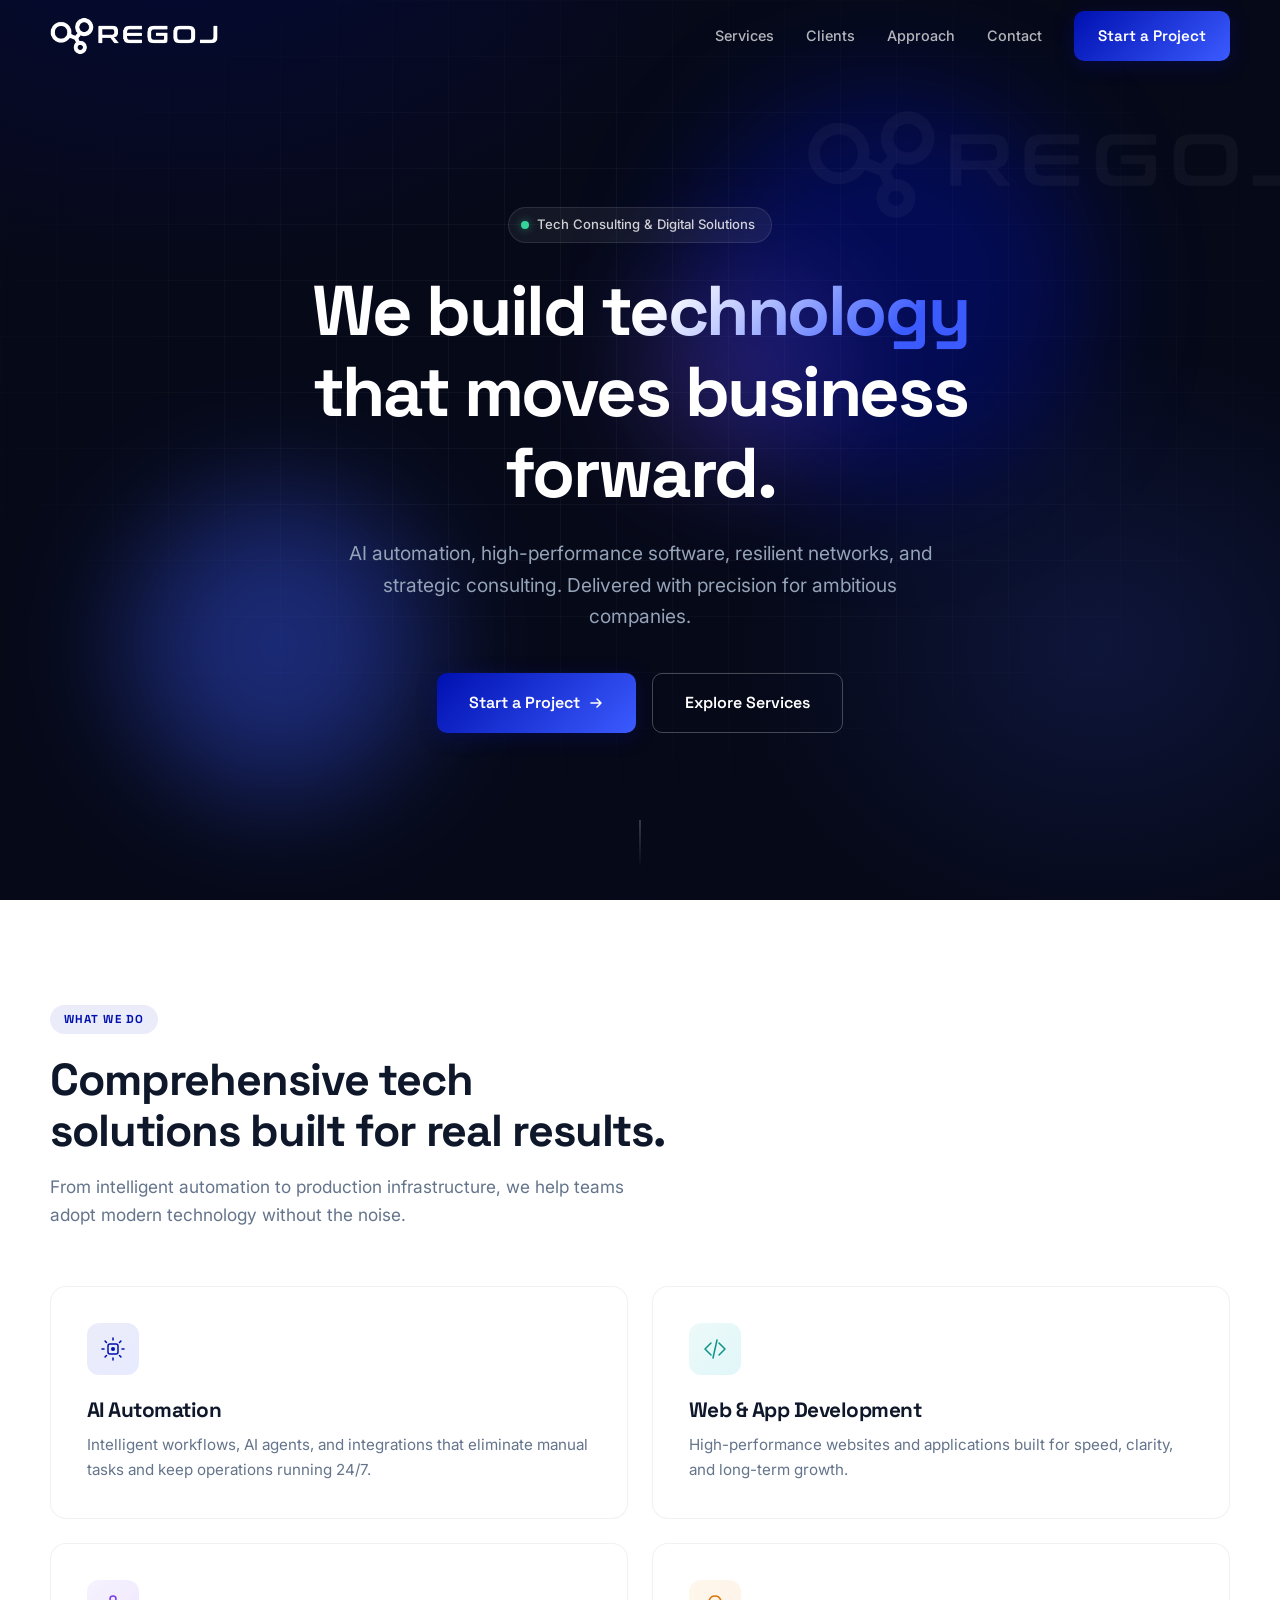
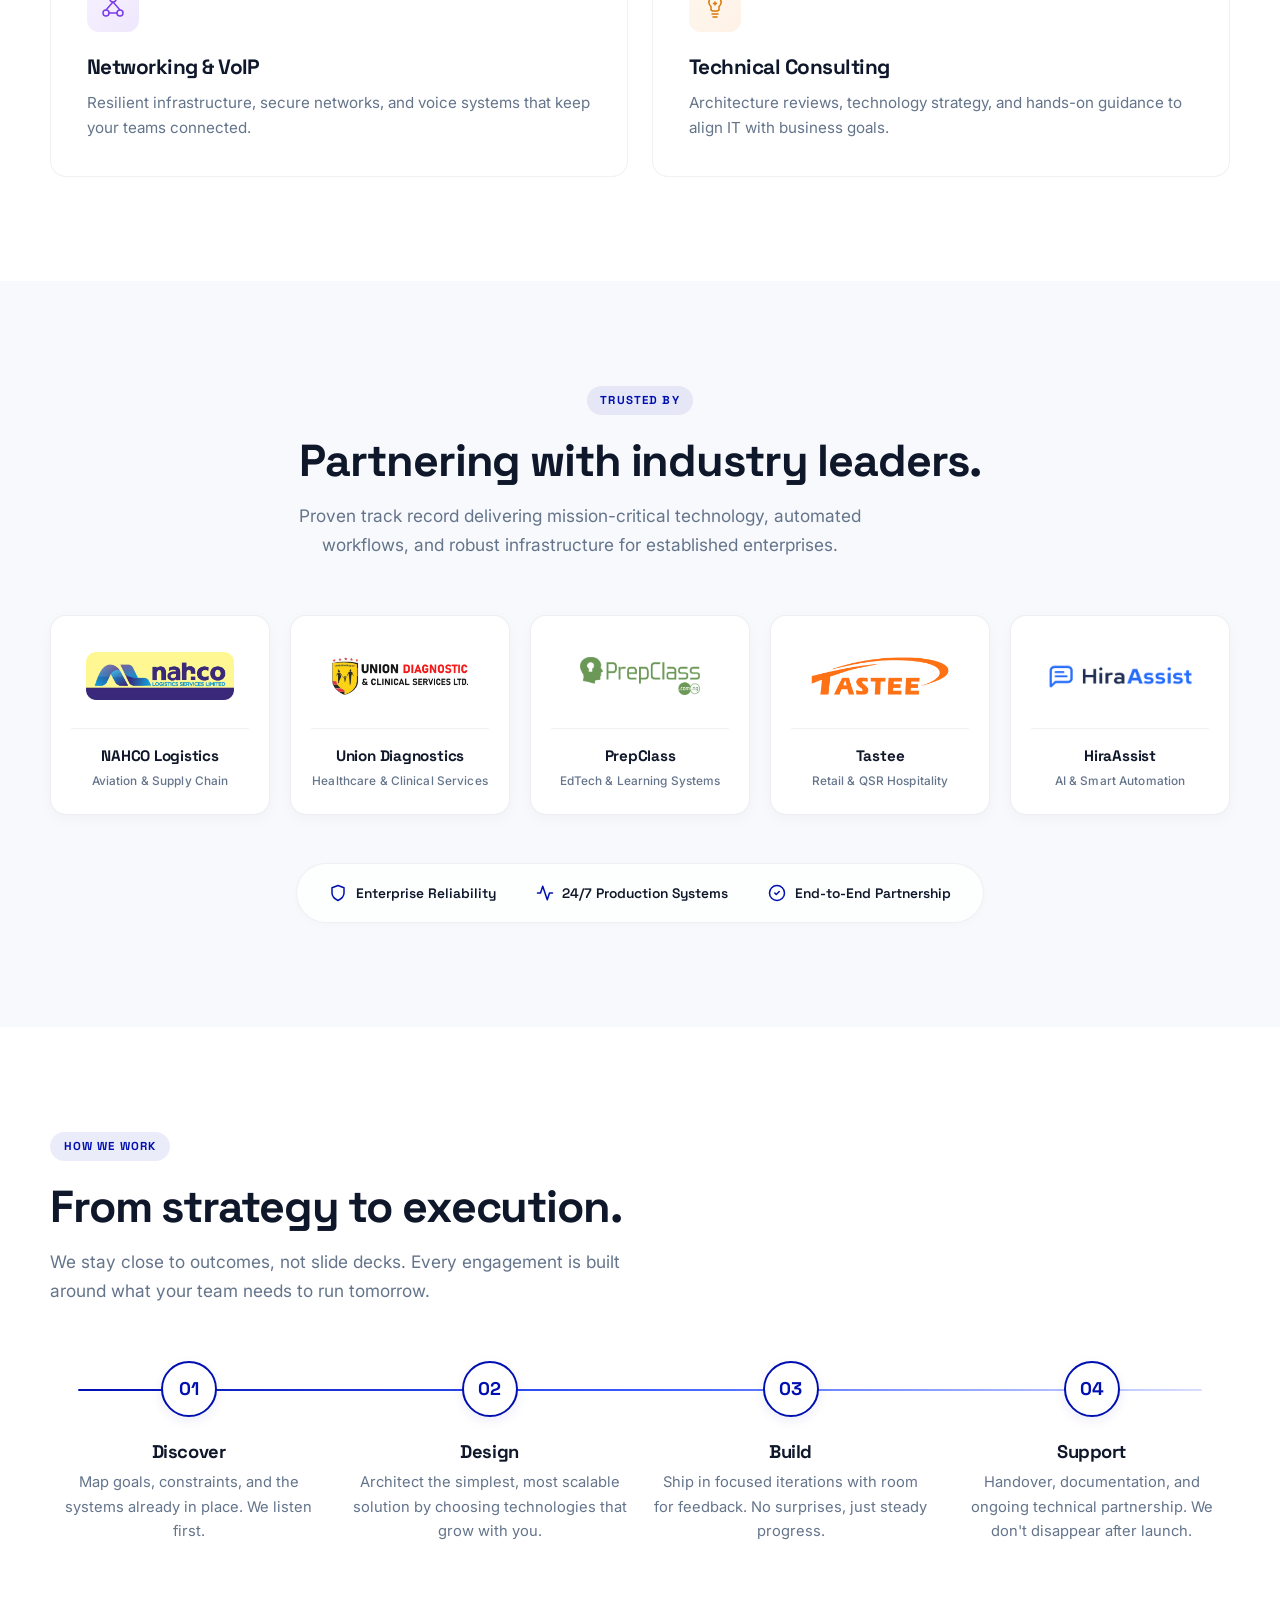
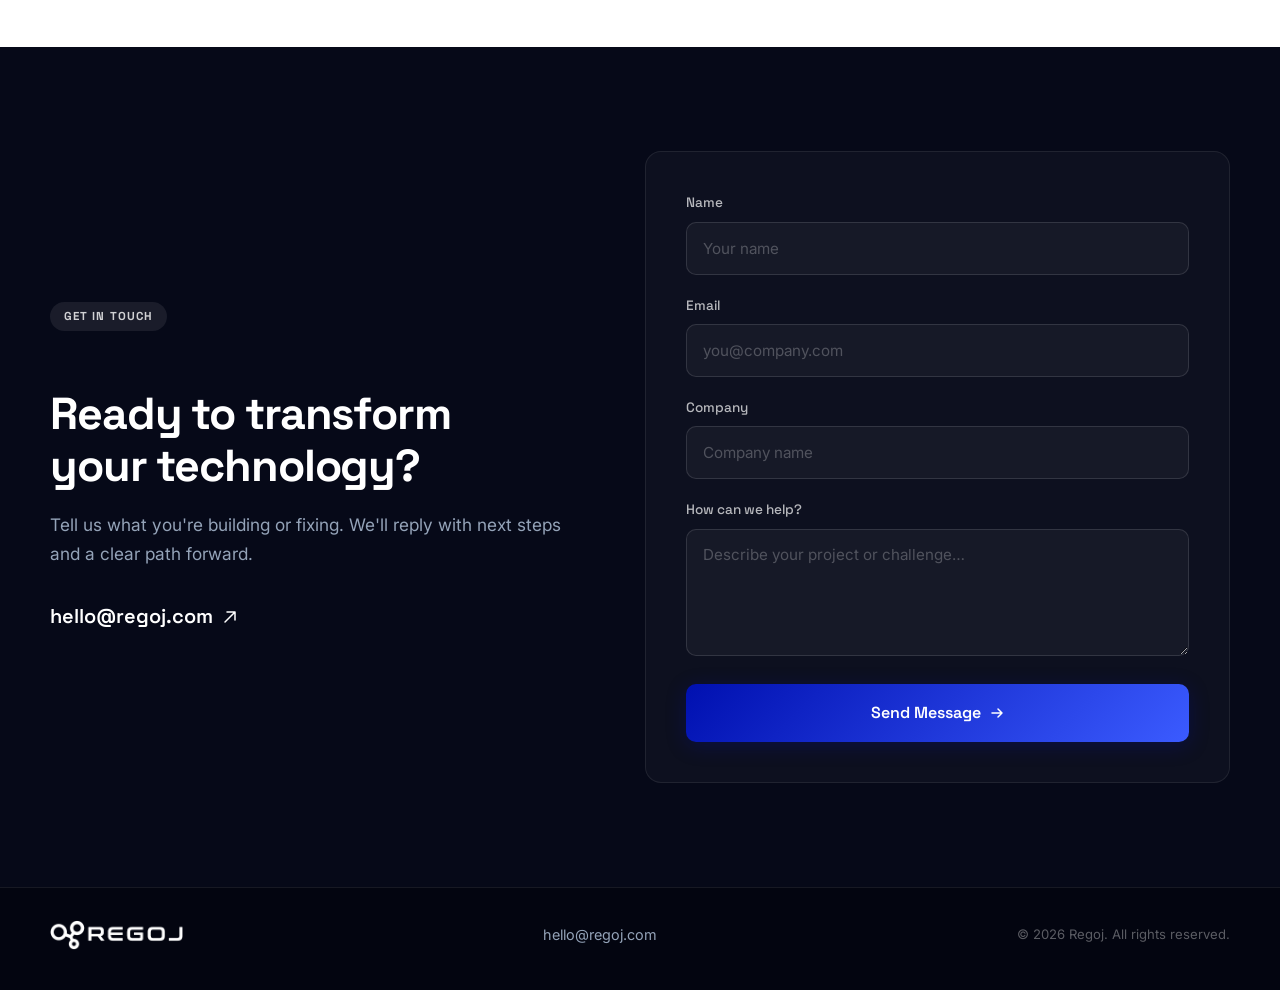
==== commit b06d4a43: "Keep form view intact upon submission: replace separate success card with inline glowing notificatio" ====
--- a/index.html
+++ b/index.html
@@ -347,22 +347,15 @@
                                 <svg class="form-submit__arrow" width="16" height="16" viewBox="0 0 16 16" fill="none" aria-hidden="true">
                                     <path d="M3 8h10M9 4l4 4-4 4" stroke="currentColor" stroke-width="1.5" stroke-linecap="round" stroke-linejoin="round"/>
                                 </svg>
+                                <svg class="form-submit__check" width="18" height="18" viewBox="0 0 24 24" fill="none" stroke="currentColor" stroke-width="2.5" stroke-linecap="round" stroke-linejoin="round" aria-hidden="true" hidden>
+                                    <polyline points="20 6 9 17 4 12"/>
+                                </svg>
                                 <span class="form-submit__spinner" aria-hidden="true" hidden></span>
                             </button>
+                            <p class="form-reset-hint" id="form-reset-hint" hidden>
+                                Message submitted. <button type="button" class="form-reset-link" id="contact-reset-btn">Send another message</button>
+                            </p>
                         </form>
-
-                        <div class="contact-success" id="contact-success" hidden>
-                            <div class="contact-success__icon" aria-hidden="true">
-                                <svg width="32" height="32" viewBox="0 0 24 24" fill="none" stroke="currentColor" stroke-width="2.5" stroke-linecap="round" stroke-linejoin="round">
-                                    <path d="M20 6L9 17l-5-5"/>
-                                </svg>
-                            </div>
-                            <h3>Message sent successfully!</h3>
-                            <p>Thank you for reaching out. A member of our technical consulting team will review your project details and get back to you within 24 hours.</p>
-                            <button class="btn btn--outline contact-success__reset" id="contact-reset-btn" type="button">
-                                Send another message
-                            </button>
-                        </div>
                     </div>
                 </div>
             </div>
@@ -380,6 +373,6 @@
         </div>
     </footer>
 
-    <script src="script.js?v=2.2"></script>
+    <script src="script.js?v=2.3"></script>
 </body>
 </html>
--- a/styles.css
+++ b/styles.css
@@ -827,6 +827,20 @@
   display: inline-block !important;
 }
 
+/* Success state on submit button */
+.form-submit.is-success {
+  background: linear-gradient(135deg, #10b981 0%, #059669 100%) !important;
+  box-shadow: 0 4px 20px rgba(16, 185, 129, 0.35) !important;
+  cursor: default;
+}
+.form-submit.is-success .form-submit__arrow {
+  display: none !important;
+}
+.form-submit.is-success .form-submit__check {
+  display: inline-block !important;
+}
+
+/* Form status banner */
 .form-status {
   padding: 0.85rem 1rem;
   border-radius: var(--radius-sm);
@@ -834,71 +848,75 @@
   line-height: 1.45;
 }
 
+.form-status.is-success {
+  display: flex;
+  align-items: flex-start;
+  gap: 0.85rem;
+  padding: 1rem 1.15rem;
+  background: rgba(16, 185, 129, 0.1);
+  border: 1px solid rgba(52, 211, 153, 0.35);
+  border-radius: var(--radius-sm);
+  box-shadow: 0 0 20px rgba(16, 185, 129, 0.1);
+  animation: fadeIn 0.3s var(--ease-out);
+}
+
+.form-status.is-success .form-status__icon {
+  color: #34d399;
+  flex-shrink: 0;
+  margin-top: 2px;
+}
+
+.form-status.is-success strong {
+  display: block;
+  font-family: var(--font-heading);
+  font-size: 0.98rem;
+  color: #ffffff;
+  margin-bottom: 0.25rem;
+}
+
+.form-status.is-success span {
+  display: block;
+  color: rgba(230, 255, 250, 0.88);
+  font-size: 0.88rem;
+  line-height: 1.5;
+}
+
 .form-status.is-error {
   background: rgba(239, 68, 68, 0.15);
   border: 1px solid rgba(239, 68, 68, 0.4);
   color: #fca5a5;
-}
-
-.contact-form.is-hidden {
-  display: none !important;
-}
-
-/* Contact Success Card */
-.contact-success {
-  display: none;
-  padding: 3.5rem 2rem;
-  background: rgba(255, 255, 255, 0.03);
-  border: 1px solid var(--dark-border);
-  border-radius: var(--radius);
-  flex-direction: column;
-  align-items: center;
+  display: block;
+}
+
+/* Submitted state styling on inputs */
+.contact-form.is-submitted .form-field input,
+.contact-form.is-submitted .form-field textarea {
+  opacity: 0.7;
+  cursor: not-allowed;
+}
+
+/* Reset hint */
+.form-reset-hint {
+  margin: 0.25rem 0 0;
+  font-size: 0.84rem;
+  color: rgba(255, 255, 255, 0.55);
   text-align: center;
-  gap: 1rem;
-  animation: fadeIn 0.4s var(--ease-out);
-}
-
-.contact-success.is-visible {
-  display: flex !important;
-}
-
-@keyframes fadeIn {
-  from { opacity: 0; transform: translateY(10px); }
-  to { opacity: 1; transform: translateY(0); }
-}
-
-.contact-success__icon {
-  width: 64px;
-  height: 64px;
-  border-radius: 50%;
-  background: linear-gradient(135deg, rgba(16, 185, 129, 0.18), rgba(5, 150, 105, 0.28));
-  border: 1px solid rgba(52, 211, 153, 0.5);
-  color: #34d399;
-  display: flex;
-  align-items: center;
-  justify-content: center;
-  box-shadow: 0 0 30px rgba(52, 211, 153, 0.25);
-  margin-bottom: 0.5rem;
-}
-
-.contact-success h3 {
+}
+
+.form-reset-link {
+  background: none;
+  border: none;
+  padding: 0;
+  color: var(--brand-light);
+  font-size: inherit;
+  font-family: inherit;
+  text-decoration: underline;
+  cursor: pointer;
+  margin-left: 0.35rem;
+  transition: color var(--dur) ease;
+}
+.form-reset-link:hover {
   color: white;
-  font-size: 1.5rem;
-  margin: 0;
-}
-
-.contact-success p {
-  color: var(--muted-light);
-  font-size: 0.98rem;
-  max-width: 440px;
-  margin: 0;
-  line-height: 1.6;
-}
-
-.contact-success__reset {
-  margin-top: 0.75rem;
-  font-size: 0.9rem;
-  padding: 0.65rem 1.35rem;
 }
 
 /* ============================================================
